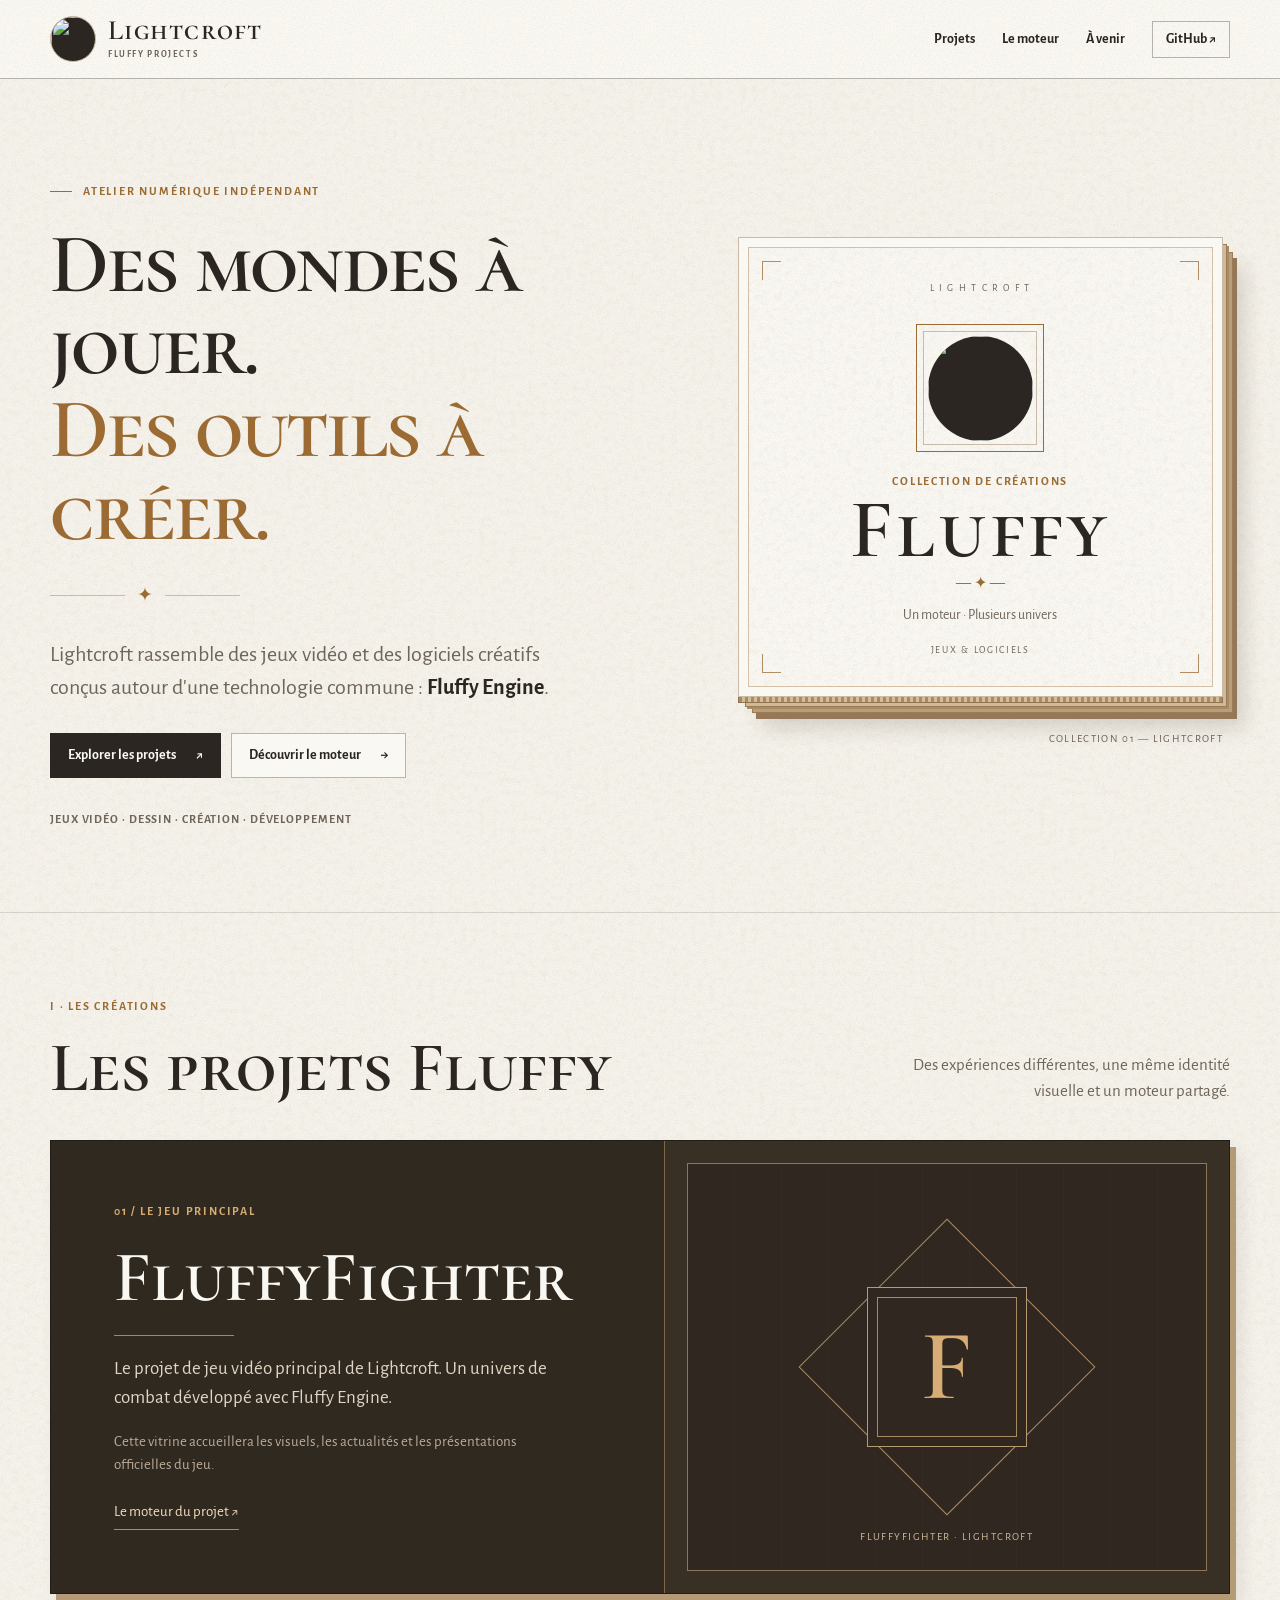
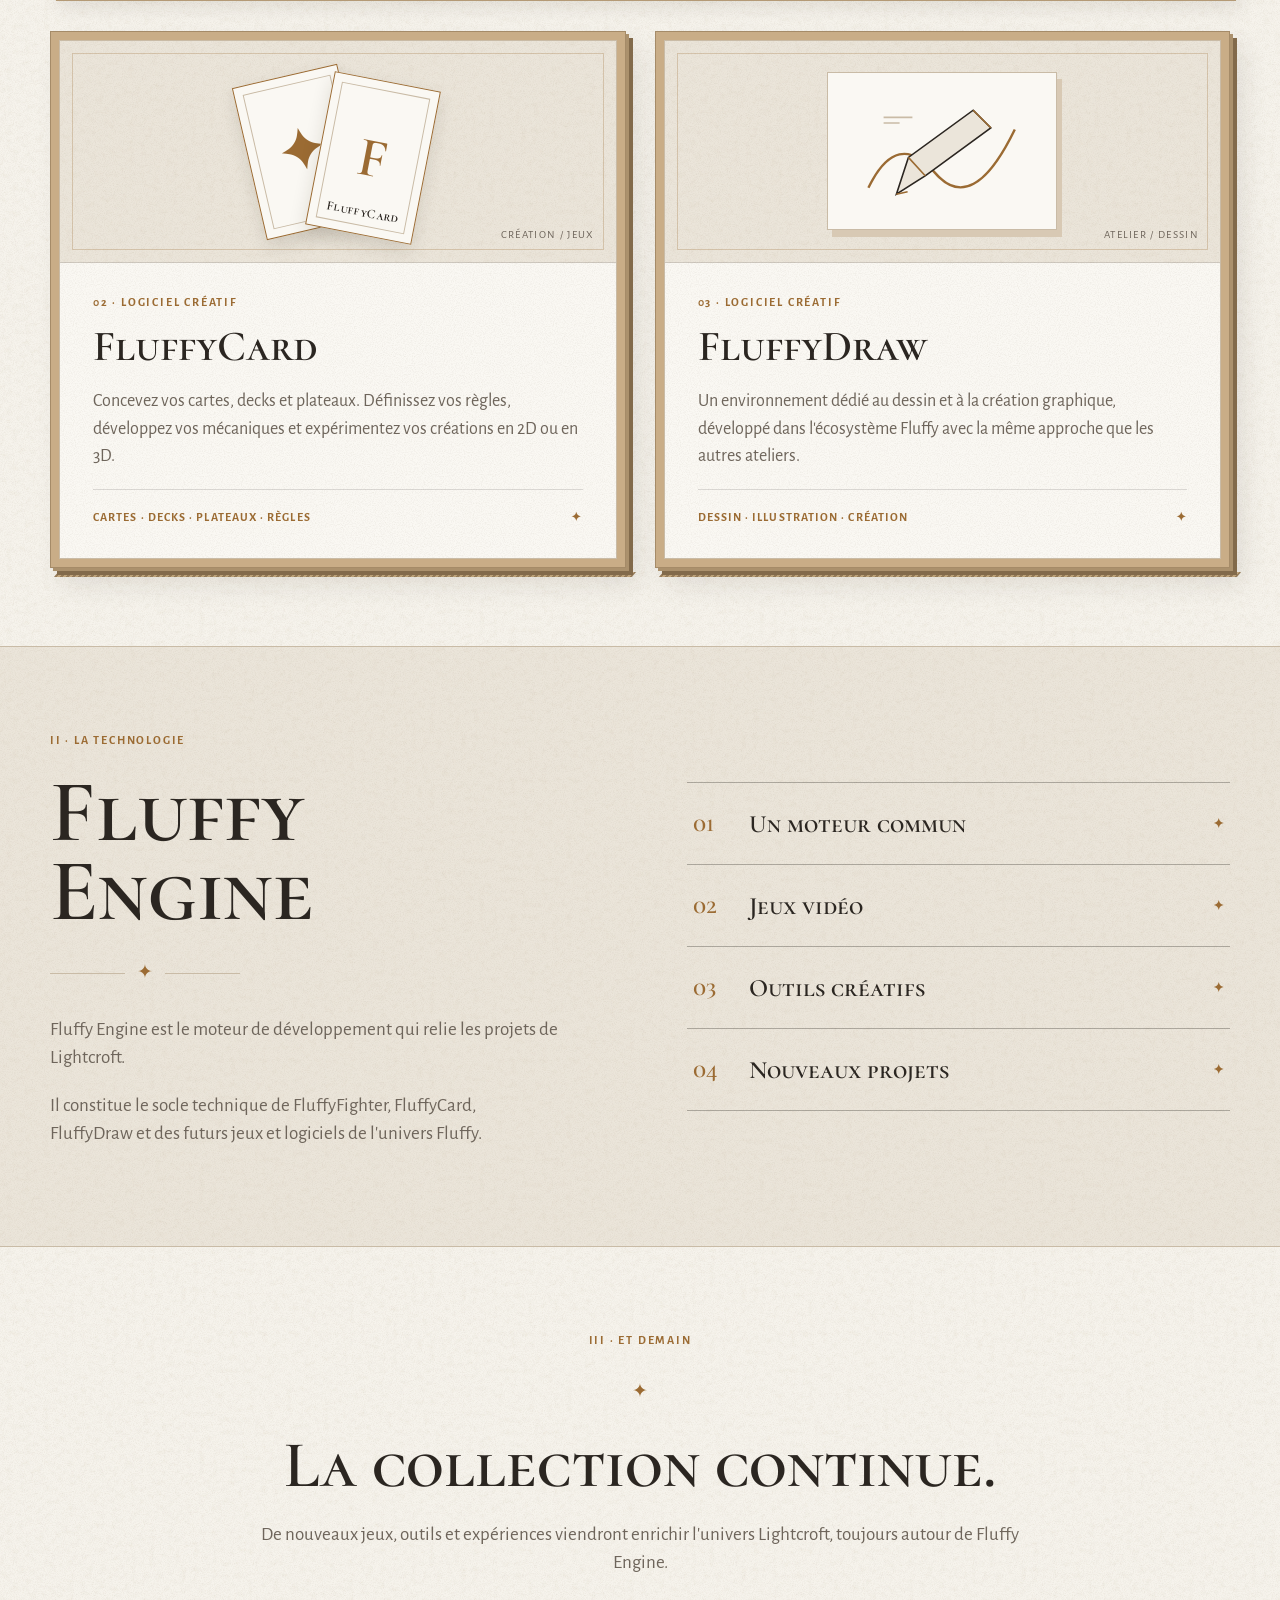
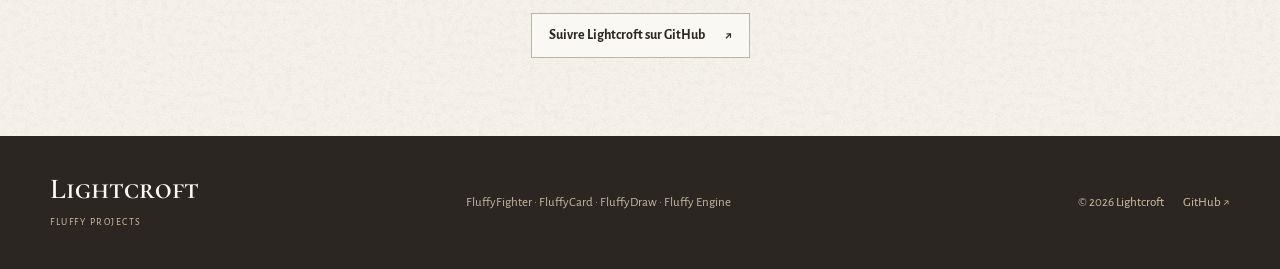
==== index.html @ d413cc59 "Build Lightcroft Fluffy portfolio with authentic paper-and-cardboard styling" ====
<!doctype html>
<html lang="fr">
<head>
  <meta charset="utf-8">
  <meta name="viewport" content="width=device-width, initial-scale=1">
  <meta name="theme-color" content="#f6f3ec">
  <meta name="description" content="Lightcroft — FluffyFighter, FluffyCard, FluffyDraw et Fluffy Engine. Jeux et outils de création développés au sein d'un même univers.">
  <meta property="og:type" content="website">
  <meta property="og:title" content="Lightcroft — Les projets Fluffy">
  <meta property="og:description" content="FluffyFighter, FluffyCard, FluffyDraw et Fluffy Engine — jeux, création et technologie.">
  <title>Lightcroft — Les projets Fluffy</title>
  <link rel="icon" href="https://avatars.githubusercontent.com/u/167653028?v=4">
  <link rel="preconnect" href="https://fonts.googleapis.com">
  <link rel="preconnect" href="https://fonts.gstatic.com" crossorigin>
  <link href="https://fonts.googleapis.com/css2?family=Alegreya+Sans:wght@400;500;600;700&family=Cormorant+SC:wght@400;500;600;700&display=swap" rel="stylesheet">
  <link rel="stylesheet" href="assets/site.css">
</head>
<body>
  <a href="#contenu" class="skip-link">Aller au contenu</a>
  <header class="site-header">
    <div class="header-inner wrap">
      <a class="brand" href="#accueil" aria-label="Lightcroft — Accueil">
        <img src="https://avatars.githubusercontent.com/u/167653028?v=4" width="46" height="46" alt="" class="brand-seal">
        <span class="brand-copy"><strong>Lightcroft</strong><small>Fluffy Projects</small></span>
      </a>
      <nav aria-label="Navigation principale" class="nav">
        <a href="#projets">Projets</a>
        <a href="#engine">Le moteur</a>
        <a href="#avenir">À venir</a>
        <a href="https://github.com/0Lightcroft" target="_blank" rel="noopener noreferrer" class="nav-link-out">GitHub <span aria-hidden="true">↗</span></a>
      </nav>
    </div>
  </header>

  <main id="contenu">
    <section class="hero wrap" id="accueil" aria-labelledby="titre-site">
      <div class="hero-copy">
        <span class="overline"><span class="overline-rule"></span> Atelier numérique indépendant</span>
        <h1 id="titre-site">Des mondes à jouer.<br><em>Des outils à créer.</em></h1>
        <div class="divider-ornament" aria-hidden="true"><span>✦</span></div>
        <p class="hero-lead">Lightcroft rassemble des jeux vidéo et des logiciels créatifs conçus autour d'une technologie commune : <strong>Fluffy Engine</strong>.</p>
        <div class="hero-actions">
          <a class="action action-ink" href="#projets">Explorer les projets <span aria-hidden="true">↗</span></a>
          <a class="action action-paper" href="#engine">Découvrir le moteur <span aria-hidden="true">→</span></a>
        </div>
        <p class="hero-side-note">Jeux vidéo <span aria-hidden="true">·</span> Dessin <span aria-hidden="true">·</span> Création <span aria-hidden="true">·</span> Développement</p>
      </div>
      <div class="hero-art" aria-label="Composition typographique de Lightcroft imprimée sur une plaque de carton">
        <div class="board-stack">
          <div class="board-edge"></div>
          <div class="board-face frame">
            <span class="corner corner-tl" aria-hidden="true"></span><span class="corner corner-tr" aria-hidden="true"></span>
            <span class="corner corner-bl" aria-hidden="true"></span><span class="corner corner-br" aria-hidden="true"></span>
            <small class="plate-top">L I G H T C R O F T</small>
            <div class="crest"><img src="https://avatars.githubusercontent.com/u/167653028?v=4" alt="" width="105" height="105"></div>
            <p class="plate-label">Collection de créations</p>
            <strong class="plate-title">Fluffy</strong>
            <div class="plate-ornament" aria-hidden="true">— ✦ —</div>
            <p class="plate-sub">Un moteur · Plusieurs univers</p>
            <small class="plate-bottom">Jeux &amp; logiciels</small>
          </div>
        </div>
        <span class="art-corner-label">Collection 01 — Lightcroft</span>
      </div>
    </section>

    <section id="projets" class="section section-projects" aria-labelledby="titre-projets">
      <div class="wrap">
        <div class="section-heading">
          <div><span class="chapter">I · Les créations</span><h2 id="titre-projets">Les projets Fluffy</h2></div>
          <p>Des expériences différentes, une même identité visuelle et un moteur partagé.</p>
        </div>
        <article class="feature-project" id="fluffyfighter" aria-labelledby="titre-fighter">
          <div class="feature-copy">
            <span class="overline muted-gold">01 / Le jeu principal</span>
            <h3 id="titre-fighter">FluffyFighter</h3>
            <div class="fine-rule fine-rule-light"></div>
            <p>Le projet de jeu vidéo principal de Lightcroft. Un univers de combat développé avec Fluffy Engine.</p>
            <p class="feature-aside">Cette vitrine accueillera les visuels, les actualités et les présentations officielles du jeu.</p>
            <a href="#engine" class="feature-link">Le moteur du projet <span aria-hidden="true">↗</span></a>
          </div>
          <div class="feature-art" aria-label="Emblème typographique de FluffyFighter">
            <div class="feature-cutout">
              <span class="feature-geometric" aria-hidden="true"></span>
              <span class="feature-initial">F</span>
              <span class="feature-art-bottom">FluffyFighter · Lightcroft</span>
            </div>
          </div>
        </article>

        <div class="projects-grid">
          <article class="project-stock" id="fluffycard" aria-labelledby="titre-card">
            <div class="stock-face">
              <div class="project-art art-cards" aria-hidden="true">
                <div class="deck-card card-back"><span>✦</span></div>
                <div class="deck-card card-front"><span>F</span><small>FluffyCard</small></div>
                <span class="art-side-label">Création / Jeux</span>
              </div>
              <div class="project-body">
                <span class="chapter">02 · Logiciel créatif</span>
                <h3 id="titre-card">FluffyCard</h3>
                <p>Concevez vos cartes, decks et plateaux. Définissez vos règles, développez vos mécaniques et expérimentez vos créations en 2D ou en 3D.</p>
                <div class="project-footer"><span>Cartes · Decks · Plateaux · Règles</span><span aria-hidden="true">✦</span></div>
              </div>
            </div>
          </article>

          <article class="project-stock" id="fluffydraw" aria-labelledby="titre-draw">
            <div class="stock-face">
              <div class="project-art art-draw" aria-hidden="true">
                <div class="drawing-sheet">
                  <svg viewBox="0 0 240 160" role="presentation" focusable="false">
                    <path d="M28 126 Q64 52 111 107 T211 53" fill="none" stroke="#9b6b33" stroke-width="3"/>
                    <path d="M63 134 L78 88 L159 29 L181 51 L99 111 Z" fill="#ebe5da" stroke="#2b2621" stroke-width="2"/>
                    <path d="M78 88 L99 111 M159 29 L181 51 M63 134 L77 131" fill="none" stroke="#9b6b33" stroke-width="2"/>
                    <path d="M47 38 H83 M47 45 H67" stroke="#c9bba6" stroke-width="2"/>
                  </svg>
                </div>
                <span class="art-side-label">Atelier / Dessin</span>
              </div>
              <div class="project-body">
                <span class="chapter">03 · Logiciel créatif</span>
                <h3 id="titre-draw">FluffyDraw</h3>
                <p>Un environnement dédié au dessin et à la création graphique, développé dans l'écosystème Fluffy avec la même approche que les autres ateliers.</p>
                <div class="project-footer"><span>Dessin · Illustration · Création</span><span aria-hidden="true">✦</span></div>
              </div>
            </div>
          </article>
        </div>
      </div>
    </section>

    <section id="engine" class="section engine-section" aria-labelledby="titre-engine">
      <div class="wrap engine-grid">
        <div class="engine-copy">
          <span class="chapter">II · La technologie</span>
          <h2 id="titre-engine">Fluffy<br>Engine</h2>
          <div class="divider-ornament" aria-hidden="true"><span>✦</span></div>
          <p>Fluffy Engine est le moteur de développement qui relie les projets de Lightcroft.</p>
          <p>Il constitue le socle technique de FluffyFighter, FluffyCard, FluffyDraw et des futurs jeux et logiciels de l'univers Fluffy.</p>
        </div>
        <div class="engine-ledger" aria-label="Écosystème Fluffy Engine">
          <div><span class="ledger-num">01</span><strong>Un moteur commun</strong><span class="ledger-symbol" aria-hidden="true">✦</span></div>
          <div><span class="ledger-num">02</span><strong>Jeux vidéo</strong><span class="ledger-symbol" aria-hidden="true">✦</span></div>
          <div><span class="ledger-num">03</span><strong>Outils créatifs</strong><span class="ledger-symbol" aria-hidden="true">✦</span></div>
          <div><span class="ledger-num">04</span><strong>Nouveaux projets</strong><span class="ledger-symbol" aria-hidden="true">✦</span></div>
        </div>
      </div>
    </section>

    <section class="section future-section" id="avenir" aria-labelledby="titre-avenir">
      <div class="wrap future-inner">
        <span class="chapter">III · Et demain</span>
        <div class="center-ornament" aria-hidden="true">✦</div>
        <h2 id="titre-avenir">La collection continue.</h2>
        <p>De nouveaux jeux, outils et expériences viendront enrichir l'univers Lightcroft, toujours autour de Fluffy Engine.</p>
        <a class="action action-paper" href="https://github.com/0Lightcroft" target="_blank" rel="noopener noreferrer">Suivre Lightcroft sur GitHub <span aria-hidden="true">↗</span></a>
      </div>
    </section>
  </main>

  <footer class="site-footer">
    <div class="wrap footer-grid">
      <div class="footer-brand"><strong>Lightcroft</strong><small>Fluffy Projects</small></div>
      <p>FluffyFighter · FluffyCard · FluffyDraw · Fluffy Engine</p>
      <div class="footer-end"><span>© <time datetime="2026">2026</time> Lightcroft</span><a href="https://github.com/0Lightcroft" target="_blank" rel="noopener noreferrer">GitHub ↗</a></div>
    </div>
  </footer>
</body>
</html>
---- assets/site.css ----
/* Lightcroft — FluffyCard visual language
   Source of palette and typography: user-provided cardcraft.css,
   tycreator-tokens.css, cardcraft-fonts.css, fluffy-loading.css.
   No copied application layout, only a static public showcase. */

:root {
  --craft-paper:#f6f3ec;
  --craft-paper-hi:#faf8f3;
  --craft-paper-deep:#ebe5da;
  --craft-ink:#2b2621;
  --craft-muted:#6e655b;
  --craft-bronze:#9b6b33;
  --craft-bronze-soft:rgba(155,107,51,.12);
  --craft-line:rgba(43,38,33,.15);
  --craft-line-strong:rgba(43,38,33,.32);
  --craft-edge:#c9bba6;
  --craft-shade:rgba(43,30,15,.22);
  --font-ui:"Alegreya Sans","Gill Sans","Segoe UI",sans-serif;
  --font-display:"Cormorant SC","Cormorant Garamond",Garamond,serif;
  --craft-grain:url("data:image/svg+xml,%3Csvg xmlns='http://www.w3.org/2000/svg' width='240' height='240'%3E%3Cfilter id='g'%3E%3CfeTurbulence type='fractalNoise' baseFrequency='.9' numOctaves='3' stitchTiles='stitch'/%3E%3CfeColorMatrix values='0 0 0 0 .32 0 0 0 0 .26 0 0 0 0 .18 1.2 0 0 0 -.5'/%3E%3C/filter%3E%3Crect width='100%25' height='100%25' filter='url(%23g)' opacity='.2'/%3E%3C/svg%3E");
  --craft-speck:url("data:image/svg+xml,%3Csvg xmlns='http://www.w3.org/2000/svg' width='280' height='280'%3E%3Cfilter id='s'%3E%3CfeTurbulence type='fractalNoise' baseFrequency='.16' numOctaves='3' seed='11' stitchTiles='stitch'/%3E%3CfeColorMatrix values='0 0 0 0 .5 0 0 0 0 .4 0 0 0 0 .27 1.3 0 0 0 -.62'/%3E%3C/filter%3E%3Crect width='100%25' height='100%25' filter='url(%23s)' opacity='.16'/%3E%3C/svg%3E");
}
* {box-sizing:border-box}
html {scroll-behavior:smooth}
body {margin:0;color:var(--craft-ink);background:var(--craft-grain),var(--craft-speck),var(--craft-paper);font:400 19px/1.5 var(--font-ui);text-rendering:optimizeLegibility}
::selection {background:rgba(155,107,51,.26);color:var(--craft-ink)}
a {color:inherit;text-decoration:none}
a:focus-visible {outline:2px solid var(--craft-bronze);outline-offset:4px}
img,svg {max-width:100%;display:block}
h1,h2,h3,p {margin-top:0}
.wrap {width:min(1180px,calc(100% - 52px));margin-inline:auto}
.skip-link {position:absolute;top:-100px;left:20px;z-index:999;padding:10px 18px;background:var(--craft-ink);color:var(--craft-paper)}
.skip-link:focus {top:10px}
.site-header {z-index:50;position:sticky;top:0;border-bottom:1px solid var(--craft-line-strong);background:var(--craft-grain),rgba(250,248,243,.96);backdrop-filter:blur(8px)}
.header-inner {min-height:78px;display:flex;gap:24px;align-items:center;justify-content:space-between}
.brand {display:flex;align-items:center;gap:12px;min-width:0}
.brand-seal {border:1px solid var(--craft-edge);border-radius:50%;background:var(--craft-ink);object-fit:cover}
.brand-copy {display:flex;flex-direction:column}
.brand-copy strong {font:600 28px/1 var(--font-display);letter-spacing:.045em}
.brand-copy small {margin-top:4px;color:var(--craft-muted);font-size:9px;font-weight:700;letter-spacing:.18em;text-transform:uppercase}
.nav {display:flex;align-items:center;gap:27px;flex-wrap:wrap}
.nav a {font-weight:700;font-size:14px;transition:color .15s}
.nav a:hover {color:var(--craft-bronze)}
.nav-link-out {border:1px solid var(--craft-line-strong);padding:7px 13px}
.nav-link-out:hover {background:var(--craft-bronze-soft)}
.hero {min-height:640px;display:grid;grid-template-columns:minmax(0,1.08fr) minmax(0,.92fr);align-items:center;gap:8%;padding-block:94px 84px}
.overline,.chapter {display:inline-flex;align-items:center;gap:11px;color:var(--craft-bronze);font:700 12px/1.3 var(--font-ui);letter-spacing:.15em;text-transform:uppercase}
.overline-rule {display:inline-block;width:22px;height:1px;background:var(--craft-bronze)}
.hero h1 {font:600 clamp(53px,6.6vw,96px)/.98 var(--font-display);letter-spacing:-.025em;margin:21px 0 22px}
.hero h1 em {color:var(--craft-bronze);font-style:normal}
.divider-ornament {display:flex;align-items:center;gap:12px;max-width:190px;margin:28px 0;color:var(--craft-bronze)}
.divider-ornament::before,.divider-ornament::after {content:"";height:1px;background:var(--craft-edge);flex:1}
.hero-lead {color:var(--craft-muted);font-size:22px;max-width:540px}
.hero-lead strong {color:var(--craft-ink);font-weight:600}
.hero-actions {display:flex;flex-wrap:wrap;gap:10px;margin:29px 0 32px}
.action {min-height:45px;display:inline-flex;align-items:center;justify-content:space-between;gap:20px;padding:9px 17px;border:1px solid var(--craft-line-strong);font-size:14px;font-weight:700;transition:background .15s,transform .15s}
.action:hover {transform:translateY(-1px)}
.action-ink {background:var(--craft-ink);color:var(--craft-paper-hi);border-color:var(--craft-ink)}
.action-ink:hover {background:#463a30}
.action-paper {background:var(--craft-paper-hi)}
.action-paper:hover {background:var(--craft-paper-deep)}
.hero-side-note {margin:0;font-size:12px;font-weight:700;letter-spacing:.075em;text-transform:uppercase;color:var(--craft-muted)}
.hero-art {position:relative;padding:0 7px 16px}
.board-stack {position:relative;width:100%;min-height:466px;isolation:isolate}
.board-stack::before,.board-stack::after {content:"";position:absolute;border:1px solid #9a7d58;background:#bb9e78}
.board-stack::before {inset:15px -10px -10px 14px;box-shadow:4px 6px 0 #947857,11px 15px 20px rgba(43,30,15,.16);z-index:-3}
.board-stack::after {inset:7px -4px -4px 7px;background:#d2b996;z-index:-2;box-shadow:2px 2px 0 #a88c65}
.board-edge {position:absolute;inset:0;background:repeating-linear-gradient(90deg,#a88b64 0 3px,#d5bd97 3px 6px);border:1px solid #907554;z-index:-1}
.board-face {position:relative;min-height:460px;display:flex;align-items:center;justify-content:center;flex-direction:column;text-align:center;padding:38px 26px;background:var(--craft-grain),var(--craft-speck),var(--craft-paper-hi);border:1px solid var(--craft-edge);box-shadow:inset 0 0 0 9px var(--craft-paper-hi),inset 0 0 0 10px rgba(155,107,51,.38)}
.corner {position:absolute;width:19px;height:19px;border:0 solid var(--craft-bronze);opacity:.75}
.corner-tl {left:23px;top:23px;border-left-width:1px;border-top-width:1px}
.corner-tr {right:23px;top:23px;border-right-width:1px;border-top-width:1px}
.corner-bl {left:23px;bottom:23px;border-left-width:1px;border-bottom-width:1px}
.corner-br {right:23px;bottom:23px;border-right-width:1px;border-bottom-width:1px}
.plate-top,.plate-bottom {position:absolute;font-size:10px;letter-spacing:.17em;color:var(--craft-muted);text-transform:uppercase}
.plate-top {top:43px}
.plate-bottom {bottom:38px}
.crest {width:128px;height:128px;padding:9px;display:grid;place-items:center;border:1px solid var(--craft-bronze);outline:1px solid var(--craft-edge);outline-offset:-8px;margin:26px 0 22px}
.crest img {border-radius:50%;width:105px;height:105px;background:var(--craft-ink)}
.plate-label {color:var(--craft-bronze);font:700 12px var(--font-ui);letter-spacing:.14em;text-transform:uppercase;margin:0}
.plate-title {font:600 clamp(63px,6.5vw,84px)/1 var(--font-display);letter-spacing:.04em}
.plate-ornament {color:var(--craft-bronze);font-size:16px}
.plate-sub {color:var(--craft-muted);font-size:14px;margin:10px 0}
.art-corner-label {display:block;margin-top:28px;text-align:right;color:var(--craft-muted);font-size:11px;text-transform:uppercase;letter-spacing:.12em}
.section {padding-block:78px;scroll-margin-top:90px}
.section-projects {border-top:1px solid var(--craft-line)}
.section-heading {display:flex;justify-content:space-between;align-items:end;gap:35px;margin-bottom:37px}
.section-heading h2 {font:600 clamp(45px,5.5vw,72px)/1 var(--font-display);margin:13px 0 0}
.section-heading p {max-width:320px;color:var(--craft-muted);font-size:17px;margin-bottom:0;text-align:right}
.feature-project {display:grid;grid-template-columns:1.04fr .96fr;background:#302920;color:var(--craft-paper-hi);border:1px solid #211d18;box-shadow:6px 7px 0 #b49a76,10px 13px 18px rgba(43,30,15,.1)}
.feature-copy {padding:clamp(28px,5vw,63px);display:flex;flex-direction:column;align-items:start;justify-content:center}
.muted-gold {color:#d7ad75}
.feature-copy h3 {font:600 clamp(48px,5.6vw,76px)/1 var(--font-display);margin:22px 0}
.fine-rule {height:1px;width:120px;background:var(--craft-line-strong);margin-bottom:19px}
.fine-rule-light {background:#9f886b}
.feature-copy p {max-width:440px;font-size:19px;color:#e1d4c3}
.feature-aside {font-size:15px!important;color:#bcac99!important}
.feature-link {font-size:15px;margin-top:10px;padding-bottom:5px;border-bottom:1px solid #a88b64;color:#f3dfc0}
.feature-link:hover {color:#fff}
.feature-art {position:relative;min-height:410px;padding:22px;background:#393025;border-left:1px solid #80684b}
.feature-cutout {height:100%;min-height:360px;position:relative;display:grid;place-items:center;border:1px solid #8e7759;background:repeating-linear-gradient(90deg,transparent 0 46px,rgba(215,173,117,.04) 47px),#302820}
.feature-geometric {position:absolute;width:210px;height:210px;border:1px solid #ac8c63;transform:rotate(45deg)}
.feature-initial {position:relative;z-index:1;display:grid;place-items:center;width:160px;height:160px;background:#302820;color:#d7ad75;font:600 100px var(--font-display);border:1px solid #b69a71;outline:1px solid #a98a60;outline-offset:-11px}
.feature-art-bottom {position:absolute;bottom:24px;color:#ccb698;font-size:11px;letter-spacing:.13em;text-transform:uppercase}
.projects-grid {display:grid;grid-template-columns:repeat(2,minmax(0,1fr));gap:29px;margin-top:37px}
.project-stock {position:relative;min-width:0;background:#c9ad87;border:1px solid #a58b68;box-shadow:3px 3px 0 #ab916d,7px 7px 0 #826a4b,12px 16px 25px rgba(43,30,15,.1);transition:transform .18s}
.project-stock::after {content:"";position:absolute;z-index:-1;bottom:-10px;left:5px;right:-9px;height:5px;background:repeating-linear-gradient(90deg,#9c815e 0 3px,#c8ac82 3px 6px);transform:skewX(-40deg)}
.project-stock:hover {transform:translateY(-3px)}
.stock-face {background:var(--craft-grain),var(--craft-paper-hi);margin:8px;display:flex;flex-direction:column;min-height:470px;border:1px solid var(--craft-edge)}
.project-art {position:relative;min-height:222px;display:grid;place-items:center;overflow:hidden;border-bottom:1px solid var(--craft-line);background:var(--craft-grain),var(--craft-speck),var(--craft-paper-deep)}
.project-art::after {content:"";position:absolute;inset:12px;pointer-events:none;border:1px solid rgba(155,107,51,.28)}
.art-side-label {position:absolute;bottom:18px;right:21px;color:var(--craft-muted);font-size:11px;letter-spacing:.12em;text-transform:uppercase}
.deck-card {position:absolute;width:108px;height:156px;background:var(--craft-paper-hi);border:1px solid var(--craft-bronze);box-shadow:0 8px 18px rgba(43,30,15,.12)}
.deck-card::before {content:"";position:absolute;inset:8px;border:1px solid var(--craft-edge)}
.deck-card span {position:absolute;inset:0;display:grid;place-items:center;color:var(--craft-bronze);font:600 56px var(--font-display)}
.deck-card small {position:absolute;bottom:14px;left:0;right:0;text-align:center;font:600 13px var(--font-display);letter-spacing:.04em}
.card-back {transform:translate(-36px,1px) rotate(-13deg)}
.card-front {transform:translate(35px,7px) rotate(11deg)}
.drawing-sheet {width:230px;height:158px;display:grid;place-items:center;padding:14px;border:1px solid var(--craft-edge);background:var(--craft-paper-hi);box-shadow:5px 7px 0 #d8c9b4}
.drawing-sheet svg {width:100%;height:100%}
.project-body {padding:32px 33px;display:flex;flex-direction:column;flex:1}
.project-body h3 {font:600 43px/1.1 var(--font-display);margin:13px 0 17px}
.project-body p {font-size:18px;color:var(--craft-muted);line-height:1.55}
.project-footer {margin-top:auto;border-top:1px solid var(--craft-line);padding-top:18px;display:flex;gap:12px;justify-content:space-between;color:var(--craft-bronze);font-size:12px;font-weight:700;text-transform:uppercase;letter-spacing:.09em}
.engine-section {background:var(--craft-grain),var(--craft-speck),var(--craft-paper-deep);border-top:1px solid var(--craft-edge);border-bottom:1px solid var(--craft-edge)}
.engine-grid {display:grid;grid-template-columns:1fr 1fr;gap:8%;align-items:center}
.engine-copy h2 {font:600 clamp(60px,7vw,88px)/.9 var(--font-display);margin:19px 0}
.engine-copy p {max-width:510px;font-size:19px;color:var(--craft-muted)}
.engine-ledger {border-top:1px solid var(--craft-line-strong)}
.engine-ledger > div {display:grid;grid-template-columns:44px 1fr 22px;align-items:center;gap:12px;min-height:82px;padding:16px 6px;border-bottom:1px solid var(--craft-line-strong)}
.ledger-num,.ledger-symbol {color:var(--craft-bronze);font:600 24px var(--font-display)}
.engine-ledger strong {font:600 25px var(--font-display)}
.ledger-symbol {text-align:right;font-size:13px}
.future-inner {max-width:760px;text-align:center}
.future-inner h2 {font:600 clamp(45px,6vw,66px)/1 var(--font-display);margin:18px 0 23px}
.future-inner p {font-size:19px;color:var(--craft-muted)}
.future-inner .action {margin-top:16px}
.center-ornament {margin:25px auto;color:var(--craft-bronze)}
.site-footer {padding:35px 0;background:var(--craft-ink);color:var(--craft-paper-hi)}
.footer-grid {display:grid;grid-template-columns:1fr 1.5fr auto;gap:22px;align-items:center}
.footer-brand strong {display:block;font:600 29px var(--font-display)}
.footer-brand small {font-size:10px;letter-spacing:.15em;color:#d0bda3;text-transform:uppercase}
.footer-grid p {margin:0;color:#c6b7a3;font-size:13px}
.footer-end {display:flex;gap:19px;align-items:center;flex-wrap:wrap;font-size:13px;color:#d5c1a5}
.footer-end a:hover {text-decoration:underline}
@media(max-width:900px){
  .hero {grid-template-columns:1fr 1fr;gap:5%;min-height:0}
  .hero-art .board-stack {min-height:390px}
  .board-face {min-height:387px}
  .section-heading p {max-width:230px}
  .engine-grid {gap:5%}
}
@media(max-width:740px){
  .wrap {width:min(100% - 34px,1180px)}
  .header-inner {flex-wrap:wrap;padding-block:14px;gap:13px}
  .nav {width:100%;justify-content:space-between;gap:10px}
  .nav a {font-size:13px}
  .hero {grid-template-columns:1fr;padding-block:60px 65px}
  .hero-art {max-width:510px;width:100%;margin:20px auto 0}
  .hero h1 {font-size:clamp(54px,11vw,75px)}
  .hero-lead {font-size:20px}
  .section {padding-block:59px}
  .section-heading {display:block}
  .section-heading p {text-align:left;max-width:570px;margin-top:15px}
  .feature-project {grid-template-columns:1fr}
  .feature-art {min-height:300px;border-left:0;border-top:1px solid #80684b}
  .feature-cutout {min-height:255px}
  .projects-grid,.engine-grid {grid-template-columns:1fr}
  .engine-grid {gap:30px}
  .footer-grid {grid-template-columns:1fr;gap:14px}
}
@media(max-width:460px){
  .hero h1 {font-size:clamp(49px,12vw,62px)}
  .hero-side-note {font-size:10px}
  .nav {gap:9px}
  .nav-link-out {padding:5px 7px}
  .board-face {min-height:366px}
  .board-stack {min-height:372px}
  .feature-copy {padding:29px}
  .feature-copy h3 {font-size:53px}
  .project-body {padding:23px}
  .project-footer {font-size:10px}
}
@media(prefers-reduced-motion:reduce) {
  html {scroll-behavior:auto}
  *,*::before,*::after {transition:none!important;animation:none!important}
}
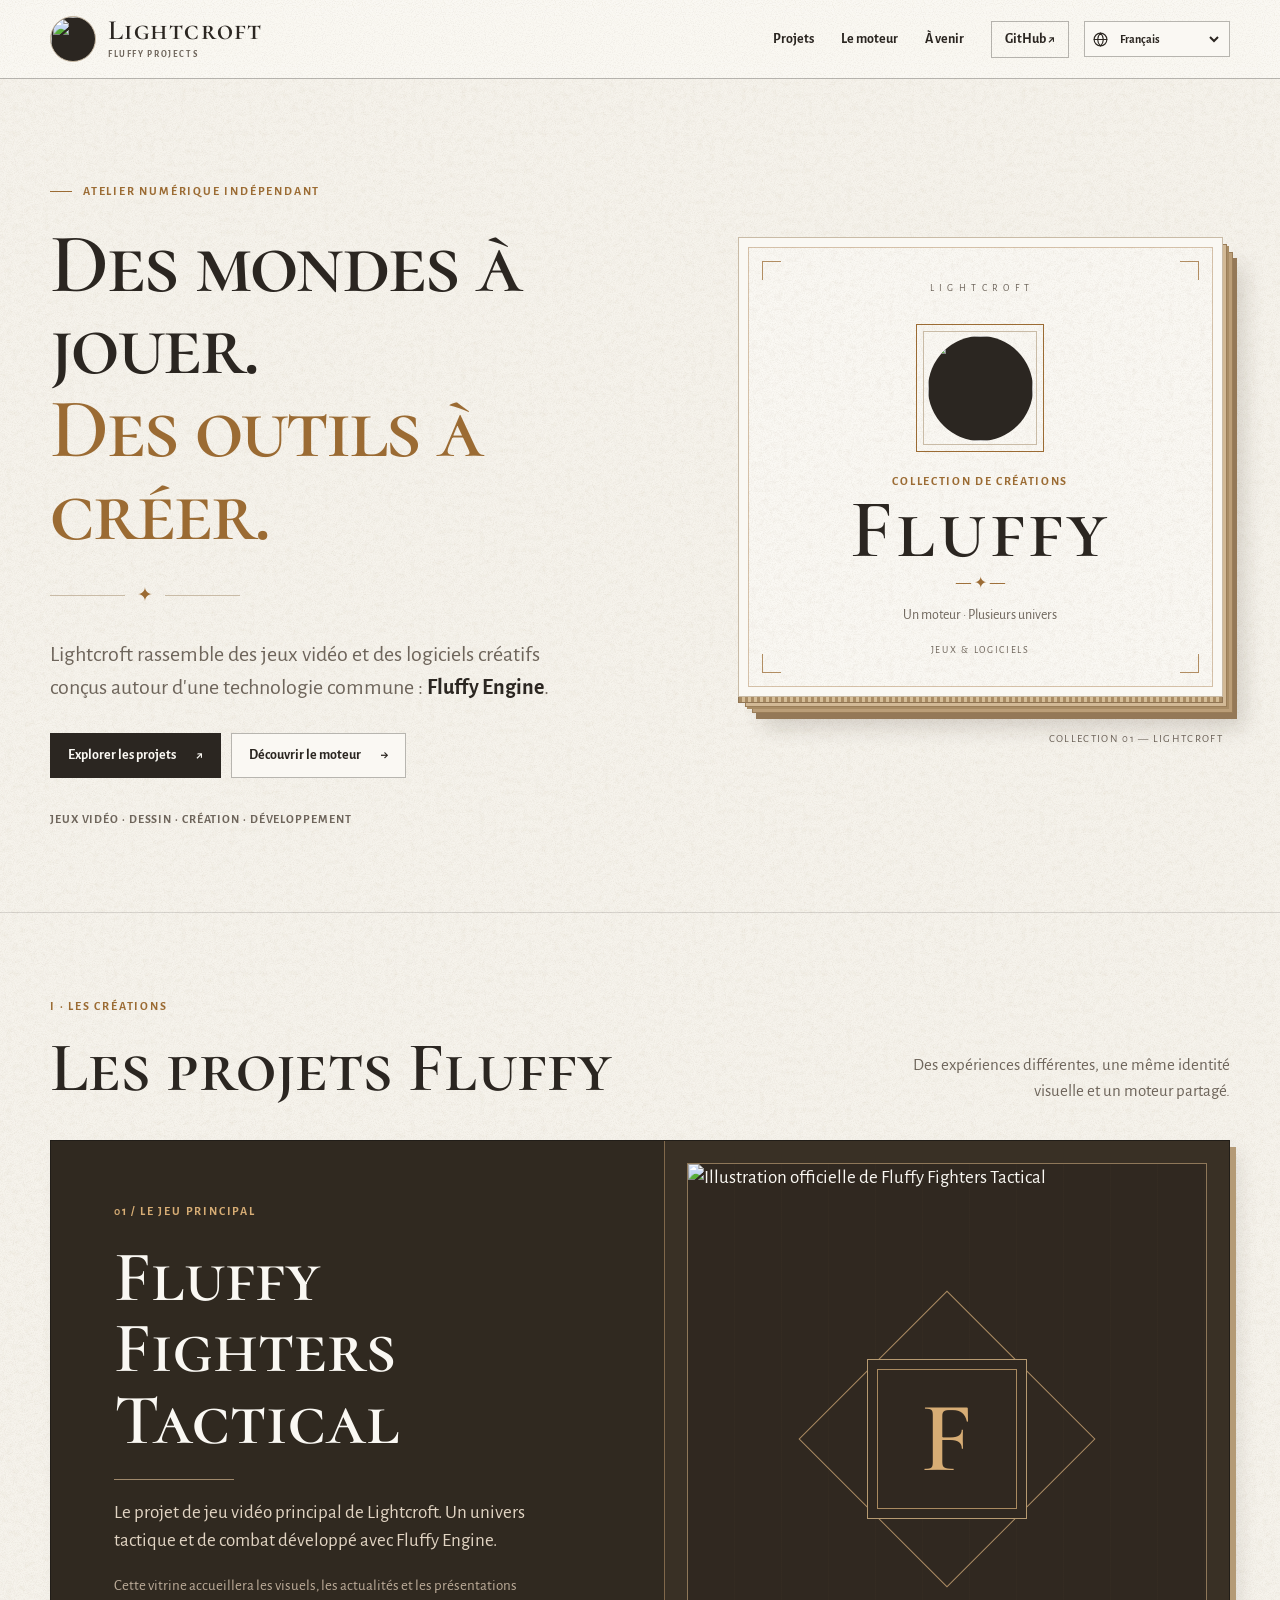
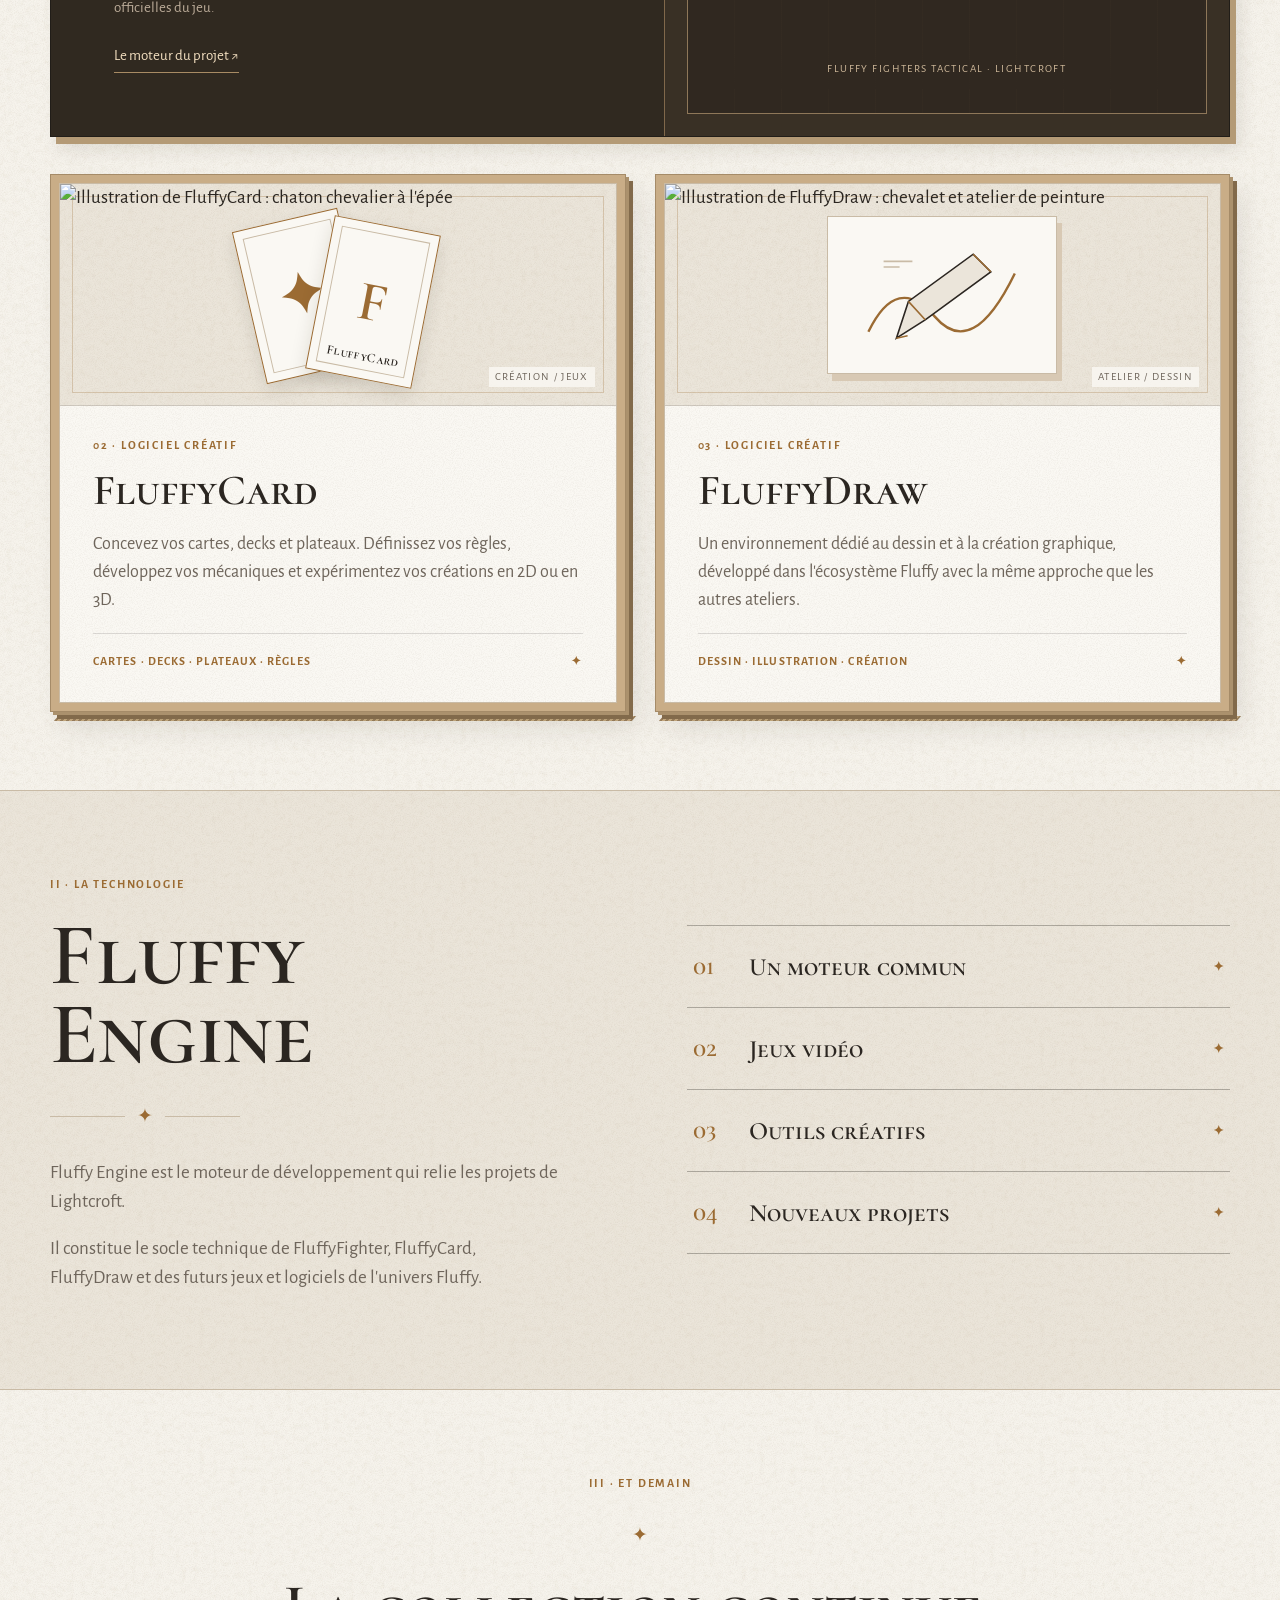
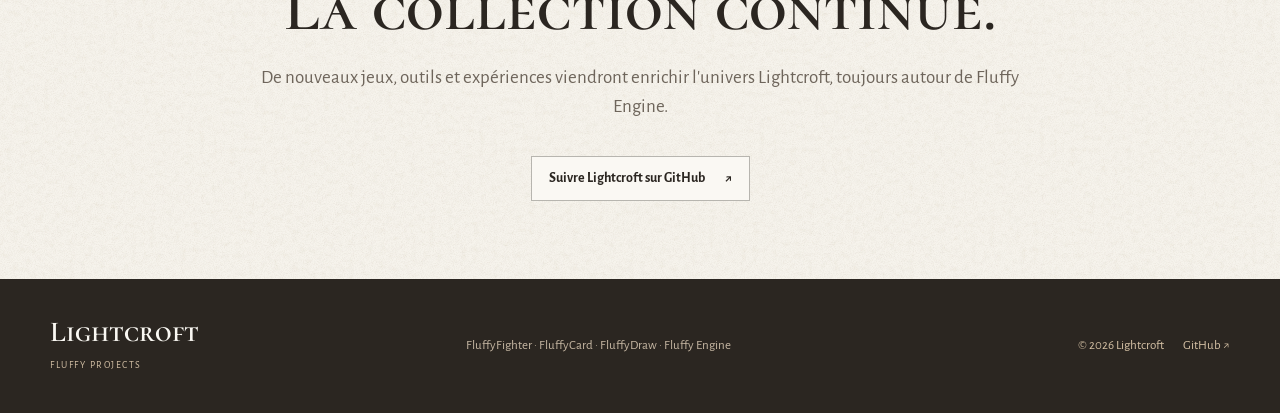
==== commit abdbc5fb: "Add multilingual chooser and preserve-size artwork slots for Fluffy projects" ====
--- a/index.html
+++ b/index.html
@@ -4,7 +4,7 @@
   <meta charset="utf-8">
   <meta name="viewport" content="width=device-width, initial-scale=1">
   <meta name="theme-color" content="#f6f3ec">
-  <meta name="description" content="Lightcroft — FluffyFighter, FluffyCard, FluffyDraw et Fluffy Engine. Jeux et outils de création développés au sein d'un même univers.">
+  <meta name="description" content="Lightcroft — Fluffy Fighters Tactical, FluffyCard, FluffyDraw et Fluffy Engine. Jeux et outils de création développés au sein d'un même univers.">
   <meta property="og:type" content="website">
   <meta property="og:title" content="Lightcroft — Les projets Fluffy">
   <meta property="og:description" content="FluffyFighter, FluffyCard, FluffyDraw et Fluffy Engine — jeux, création et technologie.">
@@ -23,12 +23,120 @@
         <img src="https://avatars.githubusercontent.com/u/167653028?v=4" width="46" height="46" alt="" class="brand-seal">
         <span class="brand-copy"><strong>Lightcroft</strong><small>Fluffy Projects</small></span>
       </a>
+      <div class="header-controls">
       <nav aria-label="Navigation principale" class="nav">
         <a href="#projets">Projets</a>
         <a href="#engine">Le moteur</a>
         <a href="#avenir">À venir</a>
         <a href="https://github.com/0Lightcroft" target="_blank" rel="noopener noreferrer" class="nav-link-out">GitHub <span aria-hidden="true">↗</span></a>
       </nav>
+        <div class="language-picker">
+          <label for="language-select" class="visually-hidden">Choisir une langue</label>
+          <svg aria-hidden="true" width="17" height="17" viewBox="0 0 24 24" fill="none" stroke="currentColor" stroke-width="1.6" stroke-linecap="round"><circle cx="12" cy="12" r="9"/><path d="M3 12h18M12 3c3 3 4 6 4 9s-1 6-4 9c-3-3-4-6-4-9s1-6 4-9z"/></svg>
+          <select id="language-select" aria-label="Langue du site">
+          <option value="af">Afrikaans</option>
+          <option value="sq">Shqip</option>
+          <option value="am">አማርኛ</option>
+          <option value="ar">العربية</option>
+          <option value="hy">Հայերեն</option>
+          <option value="az">Azərbaycanca</option>
+          <option value="eu">Euskara</option>
+          <option value="be">Беларуская</option>
+          <option value="bn">বাংলা</option>
+          <option value="bs">Bosanski</option>
+          <option value="bg">Български</option>
+          <option value="ca">Català</option>
+          <option value="ceb">Cebuano</option>
+          <option value="zh-CN">中文（简体）</option>
+          <option value="zh-TW">中文（繁體）</option>
+          <option value="hr">Hrvatski</option>
+          <option value="cs">Čeština</option>
+          <option value="da">Dansk</option>
+          <option value="nl">Nederlands</option>
+          <option value="en">English</option>
+          <option value="eo">Esperanto</option>
+          <option value="et">Eesti</option>
+          <option value="fi">Suomi</option>
+          <option value="fr" selected>Français</option>
+          <option value="gl">Galego</option>
+          <option value="ka">ქართული</option>
+          <option value="de">Deutsch</option>
+          <option value="el">Ελληνικά</option>
+          <option value="gu">ગુજરાતી</option>
+          <option value="ht">Kreyòl ayisyen</option>
+          <option value="ha">Hausa</option>
+          <option value="he">עברית</option>
+          <option value="hi">हिन्दी</option>
+          <option value="hu">Magyar</option>
+          <option value="is">Íslenska</option>
+          <option value="ig">Igbo</option>
+          <option value="id">Bahasa Indonesia</option>
+          <option value="ga">Gaeilge</option>
+          <option value="it">Italiano</option>
+          <option value="ja">日本語</option>
+          <option value="jw">Basa Jawa</option>
+          <option value="kn">ಕನ್ನಡ</option>
+          <option value="kk">Қазақша</option>
+          <option value="km">ខ្មែរ</option>
+          <option value="ko">한국어</option>
+          <option value="ku">Kurdî</option>
+          <option value="ky">Кыргызча</option>
+          <option value="lo">ລາວ</option>
+          <option value="la">Latina</option>
+          <option value="lv">Latviešu</option>
+          <option value="lt">Lietuvių</option>
+          <option value="lb">Lëtzebuergesch</option>
+          <option value="mk">Македонски</option>
+          <option value="mg">Malagasy</option>
+          <option value="ms">Bahasa Melayu</option>
+          <option value="ml">മലയാളം</option>
+          <option value="mt">Malti</option>
+          <option value="mi">Māori</option>
+          <option value="mr">मराठी</option>
+          <option value="mn">Монгол</option>
+          <option value="my">မြန်မာ</option>
+          <option value="ne">नेपाली</option>
+          <option value="no">Norsk</option>
+          <option value="or">ଓଡ଼ିଆ</option>
+          <option value="ps">پښتو</option>
+          <option value="fa">فارسی</option>
+          <option value="pl">Polski</option>
+          <option value="pt">Português</option>
+          <option value="pa">ਪੰਜਾਬੀ</option>
+          <option value="ro">Română</option>
+          <option value="ru">Русский</option>
+          <option value="sm">Gagana Sāmoa</option>
+          <option value="gd">Gàidhlig</option>
+          <option value="sr">Српски</option>
+          <option value="st">Sesotho</option>
+          <option value="sn">Shona</option>
+          <option value="sd">سنڌي</option>
+          <option value="si">සිංහල</option>
+          <option value="sk">Slovenčina</option>
+          <option value="sl">Slovenščina</option>
+          <option value="so">Soomaali</option>
+          <option value="es">Español</option>
+          <option value="su">Basa Sunda</option>
+          <option value="sw">Kiswahili</option>
+          <option value="sv">Svenska</option>
+          <option value="tl">Filipino</option>
+          <option value="tg">Тоҷикӣ</option>
+          <option value="ta">தமிழ்</option>
+          <option value="te">తెలుగు</option>
+          <option value="th">ไทย</option>
+          <option value="tr">Türkçe</option>
+          <option value="uk">Українська</option>
+          <option value="ur">اردو</option>
+          <option value="uz">Oʻzbekcha</option>
+          <option value="vi">Tiếng Việt</option>
+          <option value="cy">Cymraeg</option>
+          <option value="xh">isiXhosa</option>
+          <option value="yi">ייִדיש</option>
+          <option value="yo">Yorùbá</option>
+          <option value="zu">isiZulu</option>
+          </select>
+        </div>
+      </div>
     </div>
   </header>
 
@@ -73,17 +181,18 @@
         <article class="feature-project" id="fluffyfighter" aria-labelledby="titre-fighter">
           <div class="feature-copy">
             <span class="overline muted-gold">01 / Le jeu principal</span>
-            <h3 id="titre-fighter">FluffyFighter</h3>
+            <h3 id="titre-fighter">Fluffy Fighters Tactical</h3>
             <div class="fine-rule fine-rule-light"></div>
-            <p>Le projet de jeu vidéo principal de Lightcroft. Un univers de combat développé avec Fluffy Engine.</p>
+            <p>Le projet de jeu vidéo principal de Lightcroft. Un univers tactique et de combat développé avec Fluffy Engine.</p>
             <p class="feature-aside">Cette vitrine accueillera les visuels, les actualités et les présentations officielles du jeu.</p>
             <a href="#engine" class="feature-link">Le moteur du projet <span aria-hidden="true">↗</span></a>
           </div>
-          <div class="feature-art" aria-label="Emblème typographique de FluffyFighter">
-            <div class="feature-cutout">
-              <span class="feature-geometric" aria-hidden="true"></span>
-              <span class="feature-initial">F</span>
-              <span class="feature-art-bottom">FluffyFighter · Lightcroft</span>
+          <div class="feature-art" aria-label="Illustration de Fluffy Fighters Tactical">
+            <div class="feature-cutout artwork-frame">
+              <img class="feature-artwork" src="assets/images/fluffyfighters-illustration.png" alt="Illustration officielle de Fluffy Fighters Tactical" loading="lazy" onerror="this.hidden=true">
+              <span class="feature-geometric fallback-art" aria-hidden="true"></span>
+              <span class="feature-initial fallback-art">F</span>
+              <span class="feature-art-bottom">Fluffy Fighters Tactical · Lightcroft</span>
             </div>
           </div>
         </article>
@@ -92,8 +201,9 @@
           <article class="project-stock" id="fluffycard" aria-labelledby="titre-card">
             <div class="stock-face">
               <div class="project-art art-cards" aria-hidden="true">
-                <div class="deck-card card-back"><span>✦</span></div>
-                <div class="deck-card card-front"><span>F</span><small>FluffyCard</small></div>
+                <img class="card-artwork" src="assets/images/fluffycard-illustration.png" alt="Illustration de FluffyCard : chaton chevalier à l'épée" loading="lazy" onerror="this.hidden=true">
+                <div class="deck-card card-back fallback-art"><span>✦</span></div>
+                <div class="deck-card card-front fallback-art"><span>F</span><small>FluffyCard</small></div>
                 <span class="art-side-label">Création / Jeux</span>
               </div>
               <div class="project-body">
@@ -108,7 +218,8 @@
           <article class="project-stock" id="fluffydraw" aria-labelledby="titre-draw">
             <div class="stock-face">
               <div class="project-art art-draw" aria-hidden="true">
-                <div class="drawing-sheet">
+                <img class="draw-artwork" src="assets/images/fluffydraw-illustration.png" alt="Illustration de FluffyDraw : chevalet et atelier de peinture" loading="lazy" onerror="this.hidden=true">
+                <div class="drawing-sheet fallback-art">
                   <svg viewBox="0 0 240 160" role="presentation" focusable="false">
                     <path d="M28 126 Q64 52 111 107 T211 53" fill="none" stroke="#9b6b33" stroke-width="3"/>
                     <path d="M63 134 L78 88 L159 29 L181 51 L99 111 Z" fill="#ebe5da" stroke="#2b2621" stroke-width="2"/>
@@ -166,5 +277,22 @@
       <div class="footer-end"><span>© <time datetime="2026">2026</time> Lightcroft</span><a href="https://github.com/0Lightcroft" target="_blank" rel="noopener noreferrer">GitHub ↗</a></div>
     </div>
   </footer>
+<script>
+  /* Translation is delivered by Google Translate in a separate page.
+     Not a promise of full coverage or professional localization. */
+  (() => {
+    const chooser = document.getElementById("language-select");
+    if (!chooser) return;
+    chooser.addEventListener("change", () => {
+      const lang = chooser.value;
+      if (lang === "fr") return;
+      const url = new URL(window.location.href);
+      url.hash = "";
+      const redirect = "https://translate.google.com/translate?sl=fr&tl="
+        + encodeURIComponent(lang) + "&u=" + encodeURIComponent(url.href);
+      window.open(redirect,"_blank","noopener,noreferrer");
+    });
+  })();
+</script>
 </body>
 </html>
--- a/assets/site.css
+++ b/assets/site.css
@@ -185,3 +185,21 @@
   html {scroll-behavior:auto}
   *,*::before,*::after {transition:none!important;animation:none!important}
 }
+
+
+/* Compact language menu — same paper/brass visual system */
+.header-controls {display:flex;align-items:center;gap:15px;min-width:0}
+.language-picker {display:flex;align-items:center;gap:7px;min-height:36px;padding:4px 7px;border:1px solid var(--craft-line-strong);background:var(--craft-paper-hi);color:var(--craft-ink);flex:0 0 auto}
+.language-picker select {font:700 12px/1 var(--font-ui);color:inherit;background:transparent;border:0;outline-offset:2px;max-width:118px;cursor:pointer}
+.visually-hidden {position:absolute;width:1px;height:1px;padding:0;margin:-1px;overflow:hidden;clip:rect(0,0,0,0);white-space:nowrap;border:0}
+/* Project artworks fit existing card dimensions; fallback is kept for missing media */
+.feature-cutout.artwork-frame {overflow:hidden}
+.feature-artwork {position:absolute;inset:0;width:100%;height:100%;object-fit:contain;object-position:center;z-index:3}
+.feature-art-bottom {z-index:4;background:linear-gradient(0deg,#302820 0%,transparent 100%);padding:12px;text-align:center;left:0;right:0}
+.card-artwork,.draw-artwork {position:absolute;inset:0;width:100%;height:100%;object-fit:cover;object-position:center;z-index:2}
+.card-artwork {object-position:center 40%}
+.draw-artwork {object-position:center 52%}
+.project-art .art-side-label {z-index:4;background:rgba(250,248,243,.83);padding:2px 6px}
+.feature-artwork:not([hidden]) ~ .fallback-art,.project-art .card-artwork:not([hidden]) ~ .fallback-art,.project-art .draw-artwork:not([hidden]) ~ .fallback-art {display:none!important}
+@media(max-width:980px){.header-controls{gap:9px}.nav{gap:13px}.language-picker select{max-width:85px}}
+@media(max-width:740px){.header-controls{width:100%;justify-content:space-between;flex-wrap:wrap}.language-picker{margin-left:auto}}
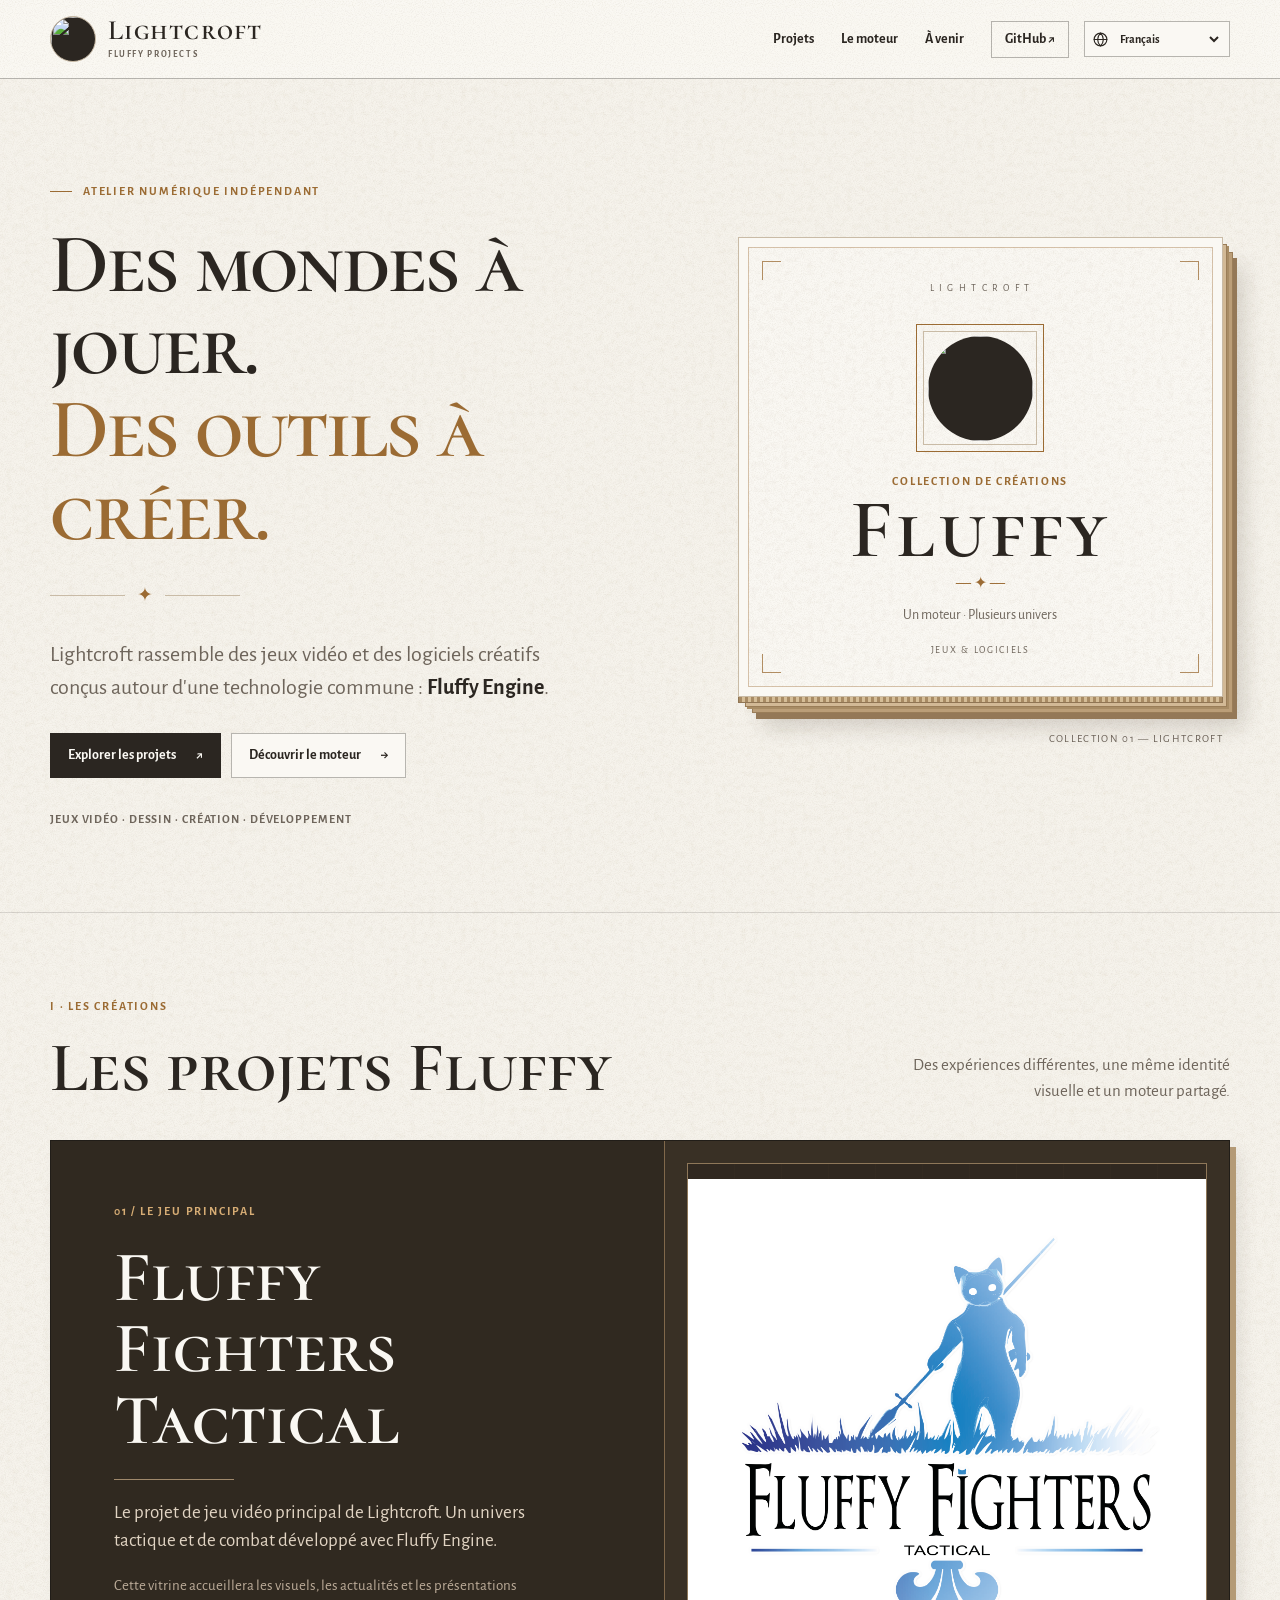
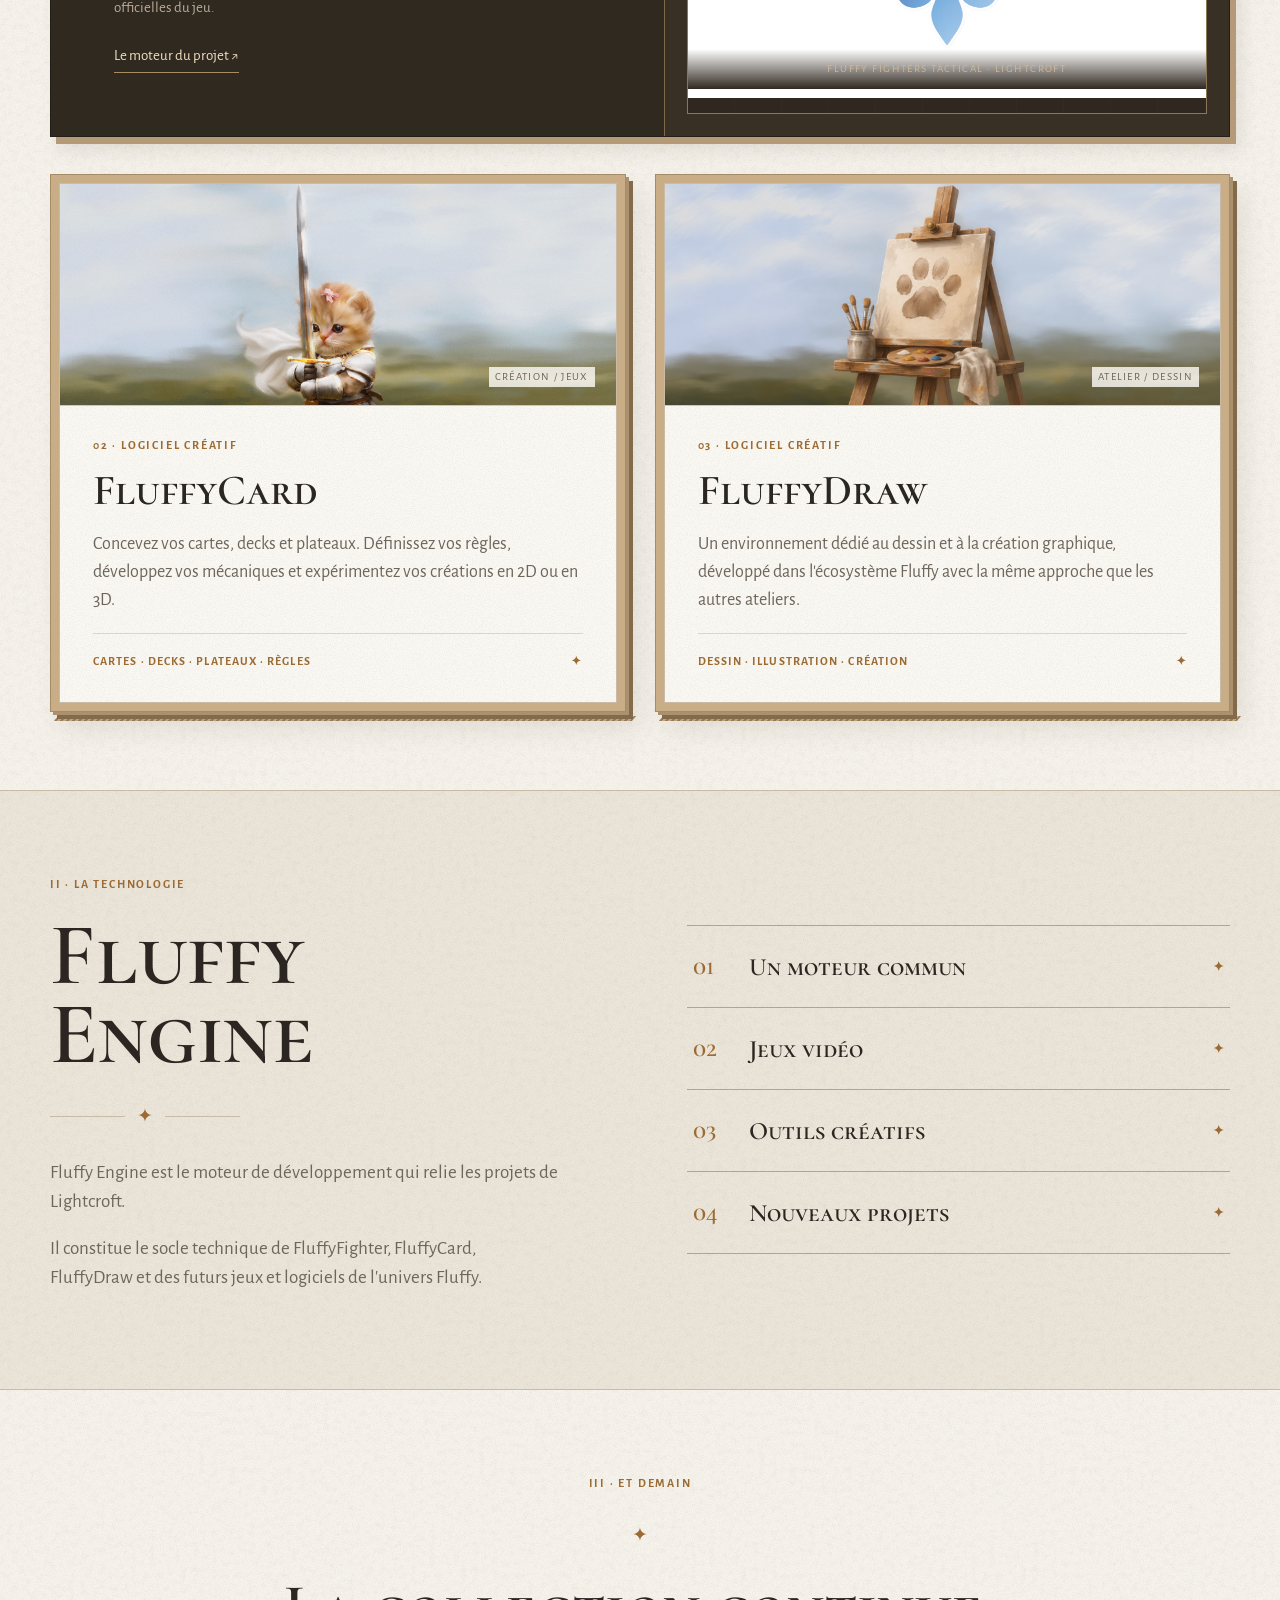
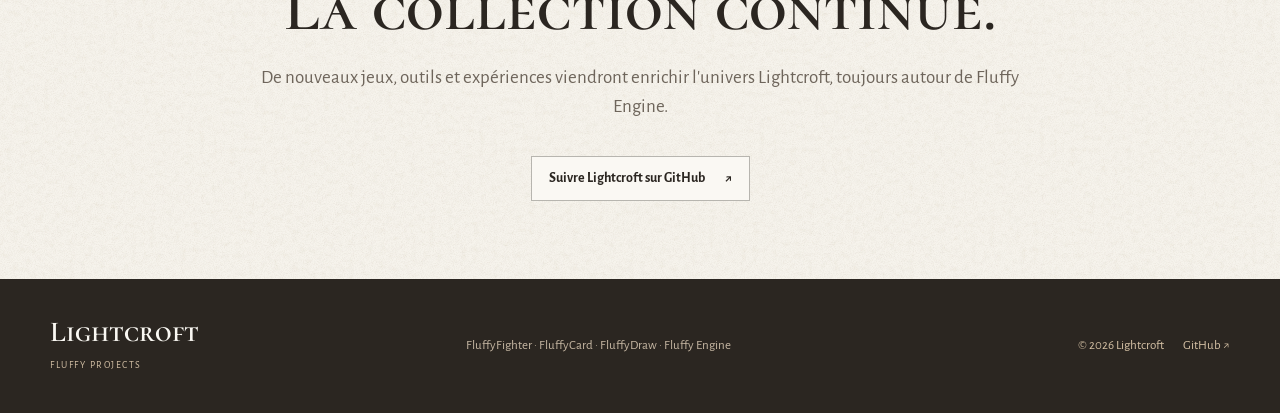
==== commit e6601c2e: "Fix Fluffy illustrations paths to uploaded assets directory" ====
--- a/index.html
+++ b/index.html
@@ -189,7 +189,7 @@
           </div>
           <div class="feature-art" aria-label="Illustration de Fluffy Fighters Tactical">
             <div class="feature-cutout artwork-frame">
-              <img class="feature-artwork" src="assets/images/fluffyfighters-illustration.png" alt="Illustration officielle de Fluffy Fighters Tactical" loading="lazy" onerror="this.hidden=true">
+              <img class="feature-artwork" src="assets/fluffyfighters-illustration.png" alt="Illustration officielle de Fluffy Fighters Tactical" loading="lazy" onerror="this.hidden=true">
               <span class="feature-geometric fallback-art" aria-hidden="true"></span>
               <span class="feature-initial fallback-art">F</span>
               <span class="feature-art-bottom">Fluffy Fighters Tactical · Lightcroft</span>
@@ -201,7 +201,7 @@
           <article class="project-stock" id="fluffycard" aria-labelledby="titre-card">
             <div class="stock-face">
               <div class="project-art art-cards" aria-hidden="true">
-                <img class="card-artwork" src="assets/images/fluffycard-illustration.png" alt="Illustration de FluffyCard : chaton chevalier à l'épée" loading="lazy" onerror="this.hidden=true">
+                <img class="card-artwork" src="assets/fluffycard-illustration.png" alt="Illustration de FluffyCard : chaton chevalier à l'épée" loading="lazy" onerror="this.hidden=true">
                 <div class="deck-card card-back fallback-art"><span>✦</span></div>
                 <div class="deck-card card-front fallback-art"><span>F</span><small>FluffyCard</small></div>
                 <span class="art-side-label">Création / Jeux</span>
@@ -218,7 +218,7 @@
           <article class="project-stock" id="fluffydraw" aria-labelledby="titre-draw">
             <div class="stock-face">
               <div class="project-art art-draw" aria-hidden="true">
-                <img class="draw-artwork" src="assets/images/fluffydraw-illustration.png" alt="Illustration de FluffyDraw : chevalet et atelier de peinture" loading="lazy" onerror="this.hidden=true">
+                <img class="draw-artwork" src="assets/fluffydraw-illustration.png" alt="Illustration de FluffyDraw : chevalet et atelier de peinture" loading="lazy" onerror="this.hidden=true">
                 <div class="drawing-sheet fallback-art">
                   <svg viewBox="0 0 240 160" role="presentation" focusable="false">
                     <path d="M28 126 Q64 52 111 107 T211 53" fill="none" stroke="#9b6b33" stroke-width="3"/>
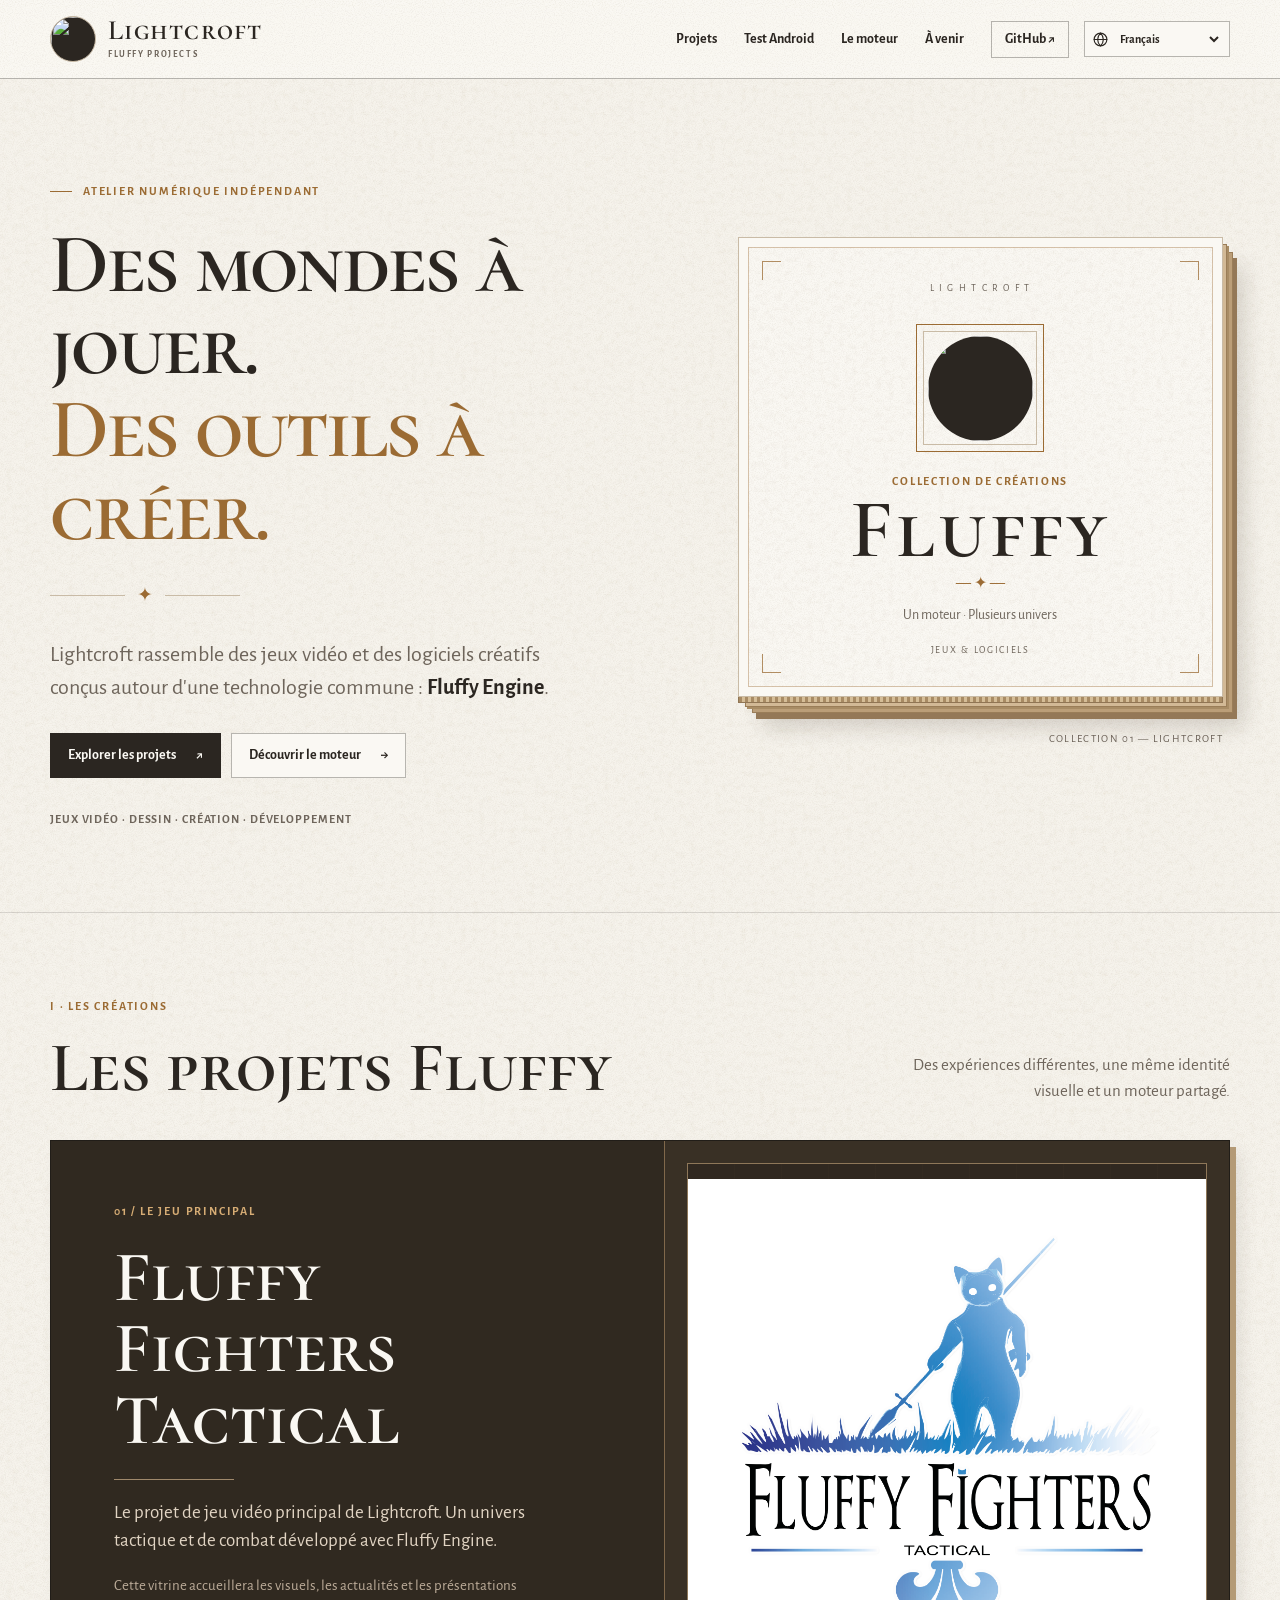
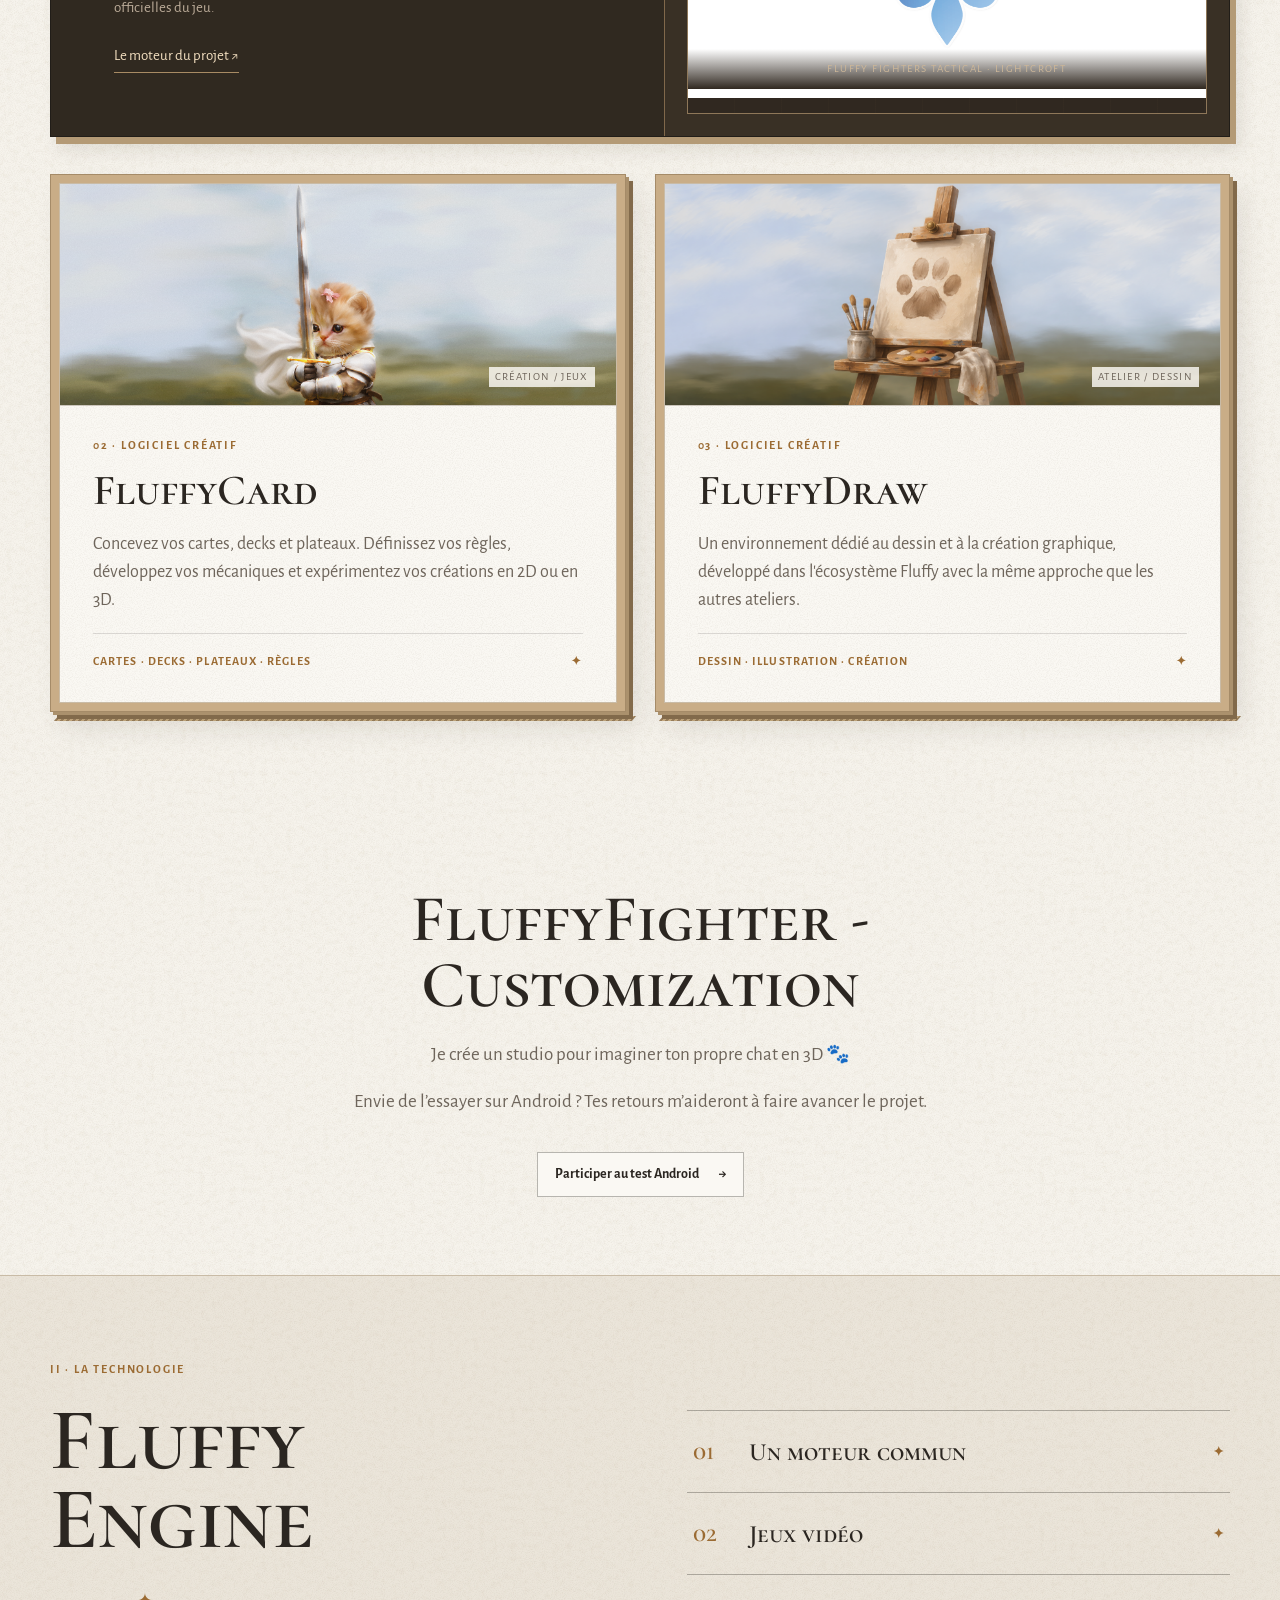
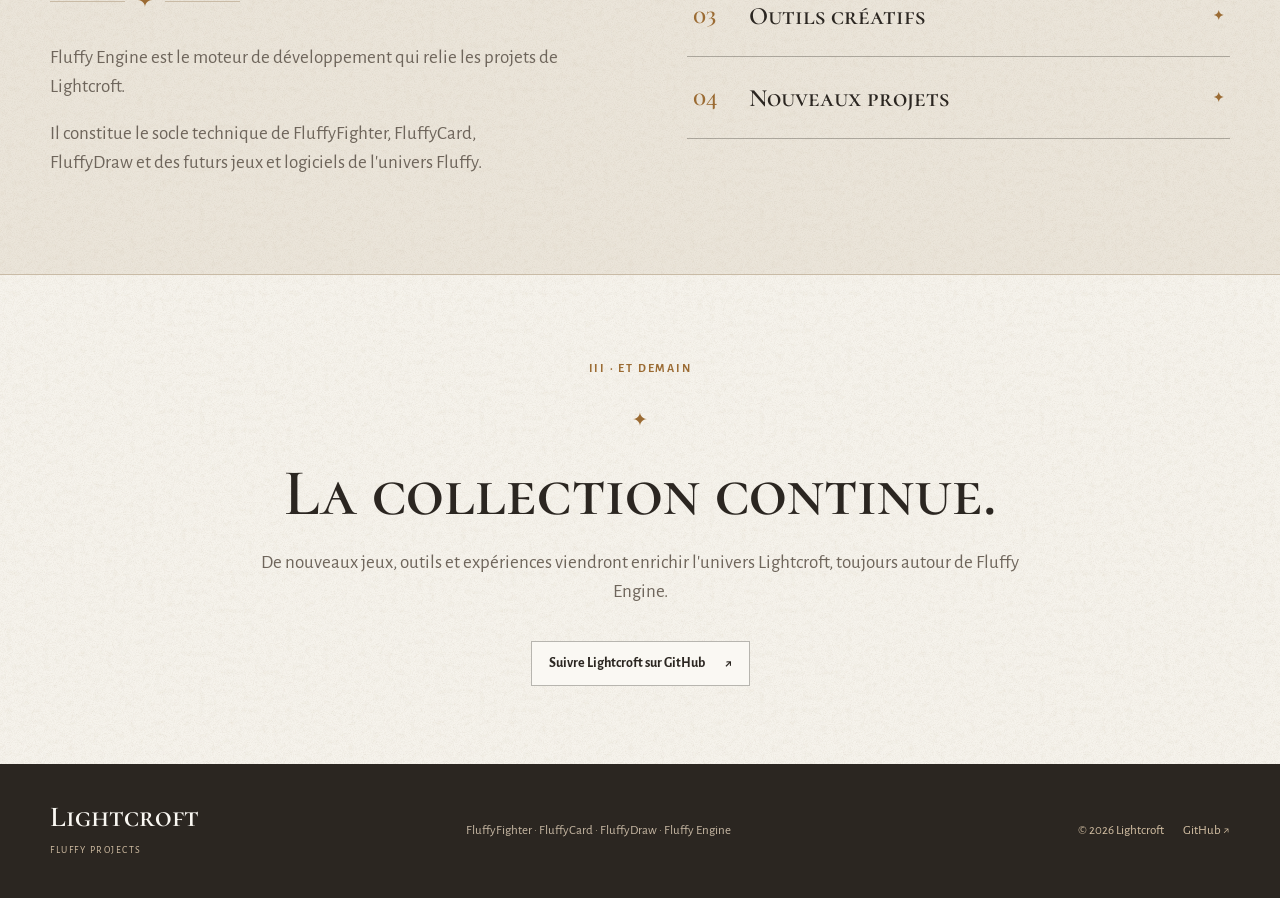
==== commit 0c81ba3d: "Add a short invitation to Customization Android tests" ====
--- a/index.html
+++ b/index.html
@@ -26,6 +26,7 @@
       <div class="header-controls">
       <nav aria-label="Navigation principale" class="nav">
         <a href="#projets">Projets</a>
+        <a href="tester-fluffyfighter-customization.html">Test Android</a>
         <a href="#engine">Le moteur</a>
         <a href="#avenir">À venir</a>
         <a href="https://github.com/0Lightcroft" target="_blank" rel="noopener noreferrer" class="nav-link-out">GitHub <span aria-hidden="true">↗</span></a>
@@ -241,6 +242,15 @@
       </div>
     </section>
 
+    <section class="section future-section" id="tests-customization" aria-labelledby="titre-tests-customization">
+      <div class="wrap future-inner">
+        <h2 id="titre-tests-customization">FluffyFighter - Customization</h2>
+        <p>Je crée un studio pour imaginer ton propre chat en 3D 🐾</p>
+        <p>Envie de l’essayer sur Android ? Tes retours m’aideront à faire avancer le projet.</p>
+        <a class="action action-paper" href="tester-fluffyfighter-customization.html">Participer au test Android <span aria-hidden="true">→</span></a>
+      </div>
+    </section>
+
     <section id="engine" class="section engine-section" aria-labelledby="titre-engine">
       <div class="wrap engine-grid">
         <div class="engine-copy">
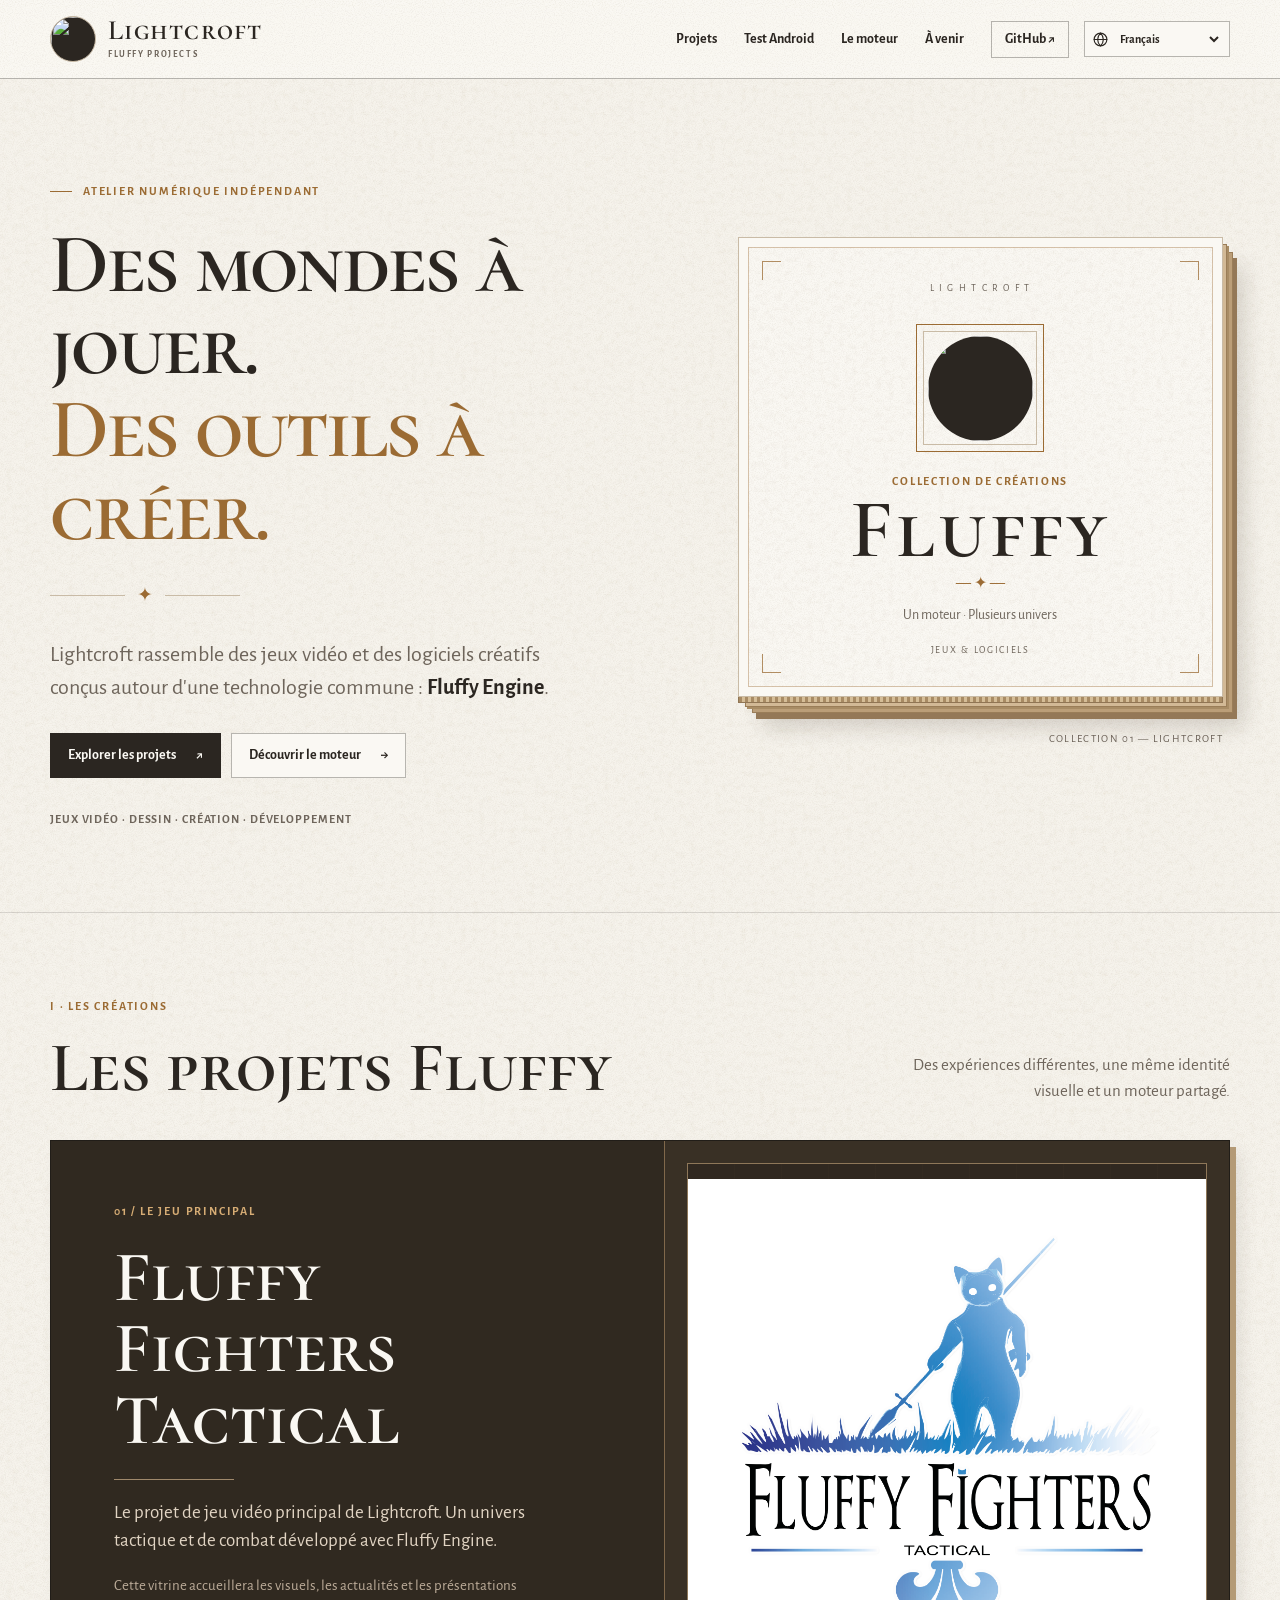
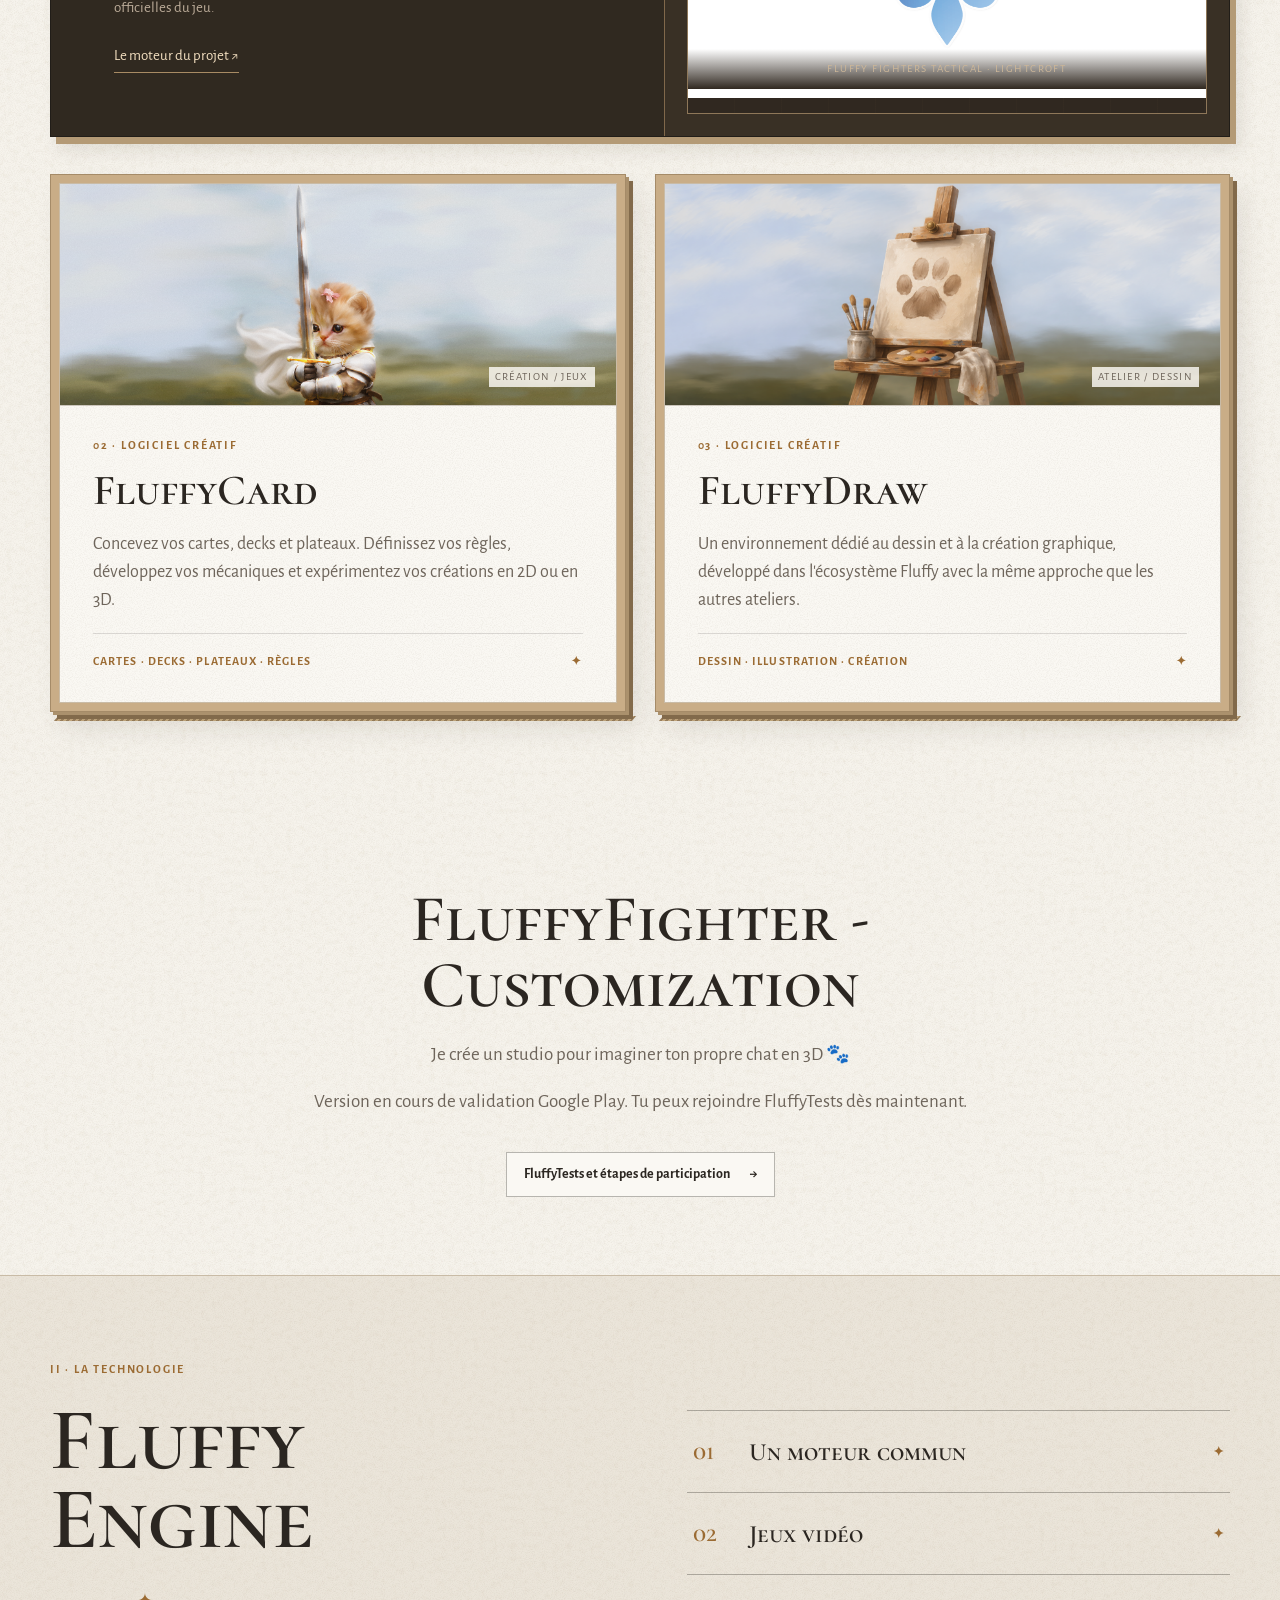
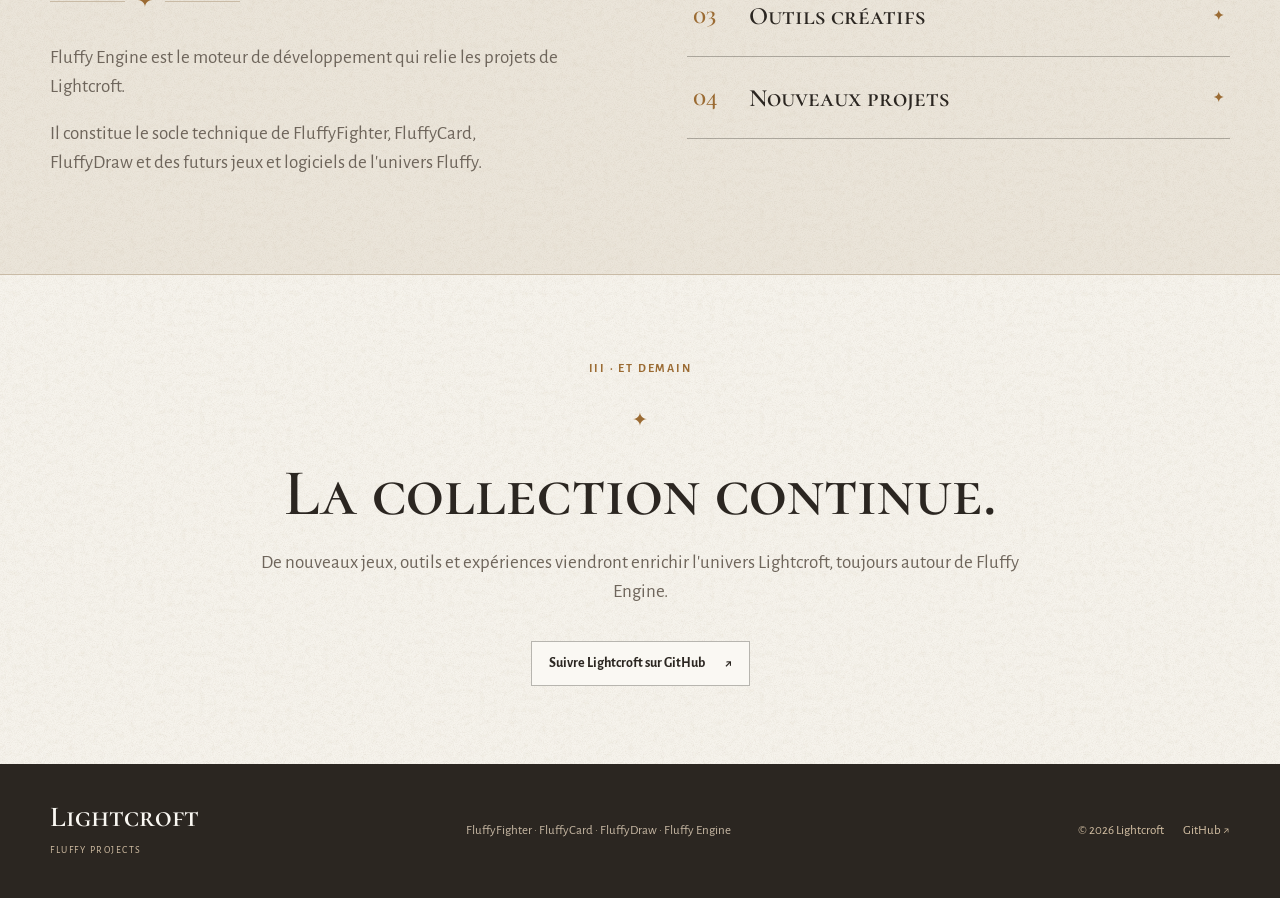
==== commit ca46ee98: "Replace email tester requests with self-service FluffyTests access" ====
--- a/index.html
+++ b/index.html
@@ -246,8 +246,8 @@
       <div class="wrap future-inner">
         <h2 id="titre-tests-customization">FluffyFighter - Customization</h2>
         <p>Je crée un studio pour imaginer ton propre chat en 3D 🐾</p>
-        <p>Envie de l’essayer sur Android ? Tes retours m’aideront à faire avancer le projet.</p>
-        <a class="action action-paper" href="tester-fluffyfighter-customization.html">Participer au test Android <span aria-hidden="true">→</span></a>
+        <p>Version en cours de validation Google Play. Tu peux rejoindre FluffyTests dès maintenant.</p>
+        <a class="action action-paper" href="tester-fluffyfighter-customization.html">FluffyTests et étapes de participation <span aria-hidden="true">→</span></a>
       </div>
     </section>
 
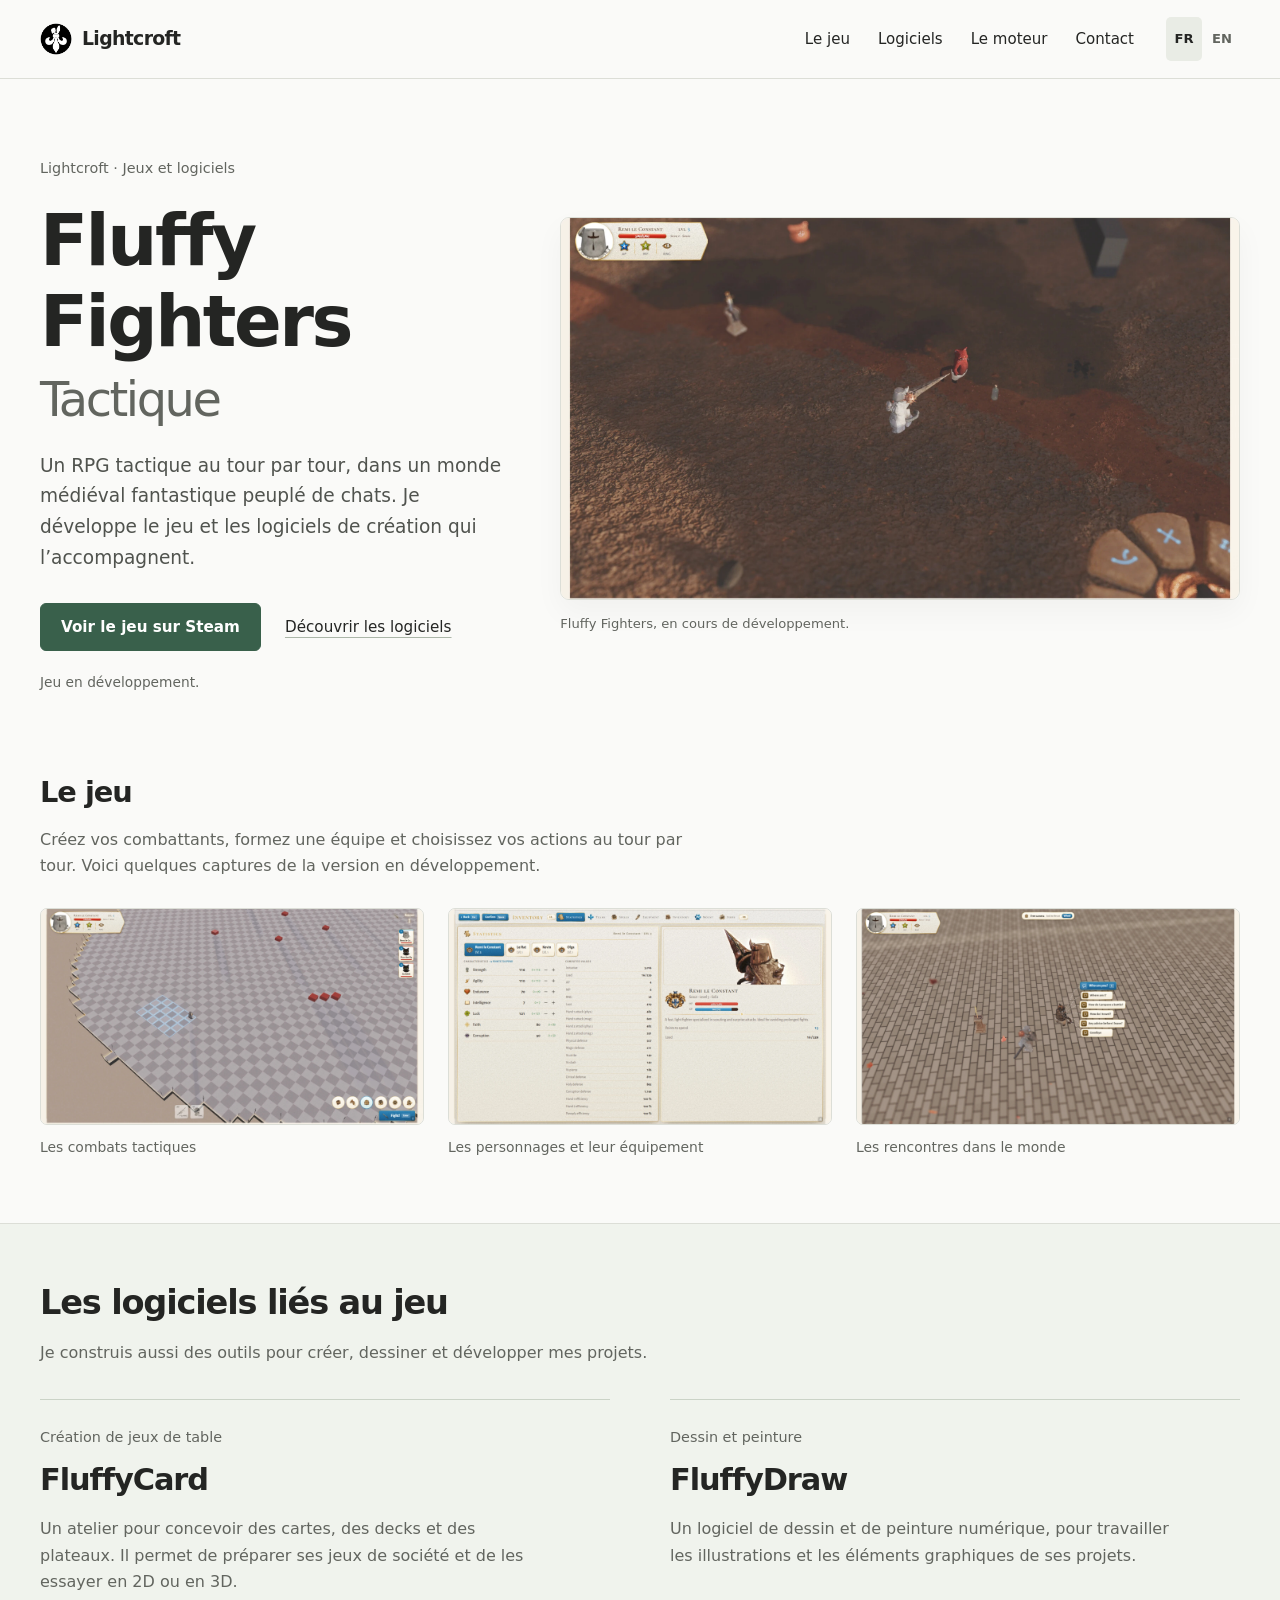
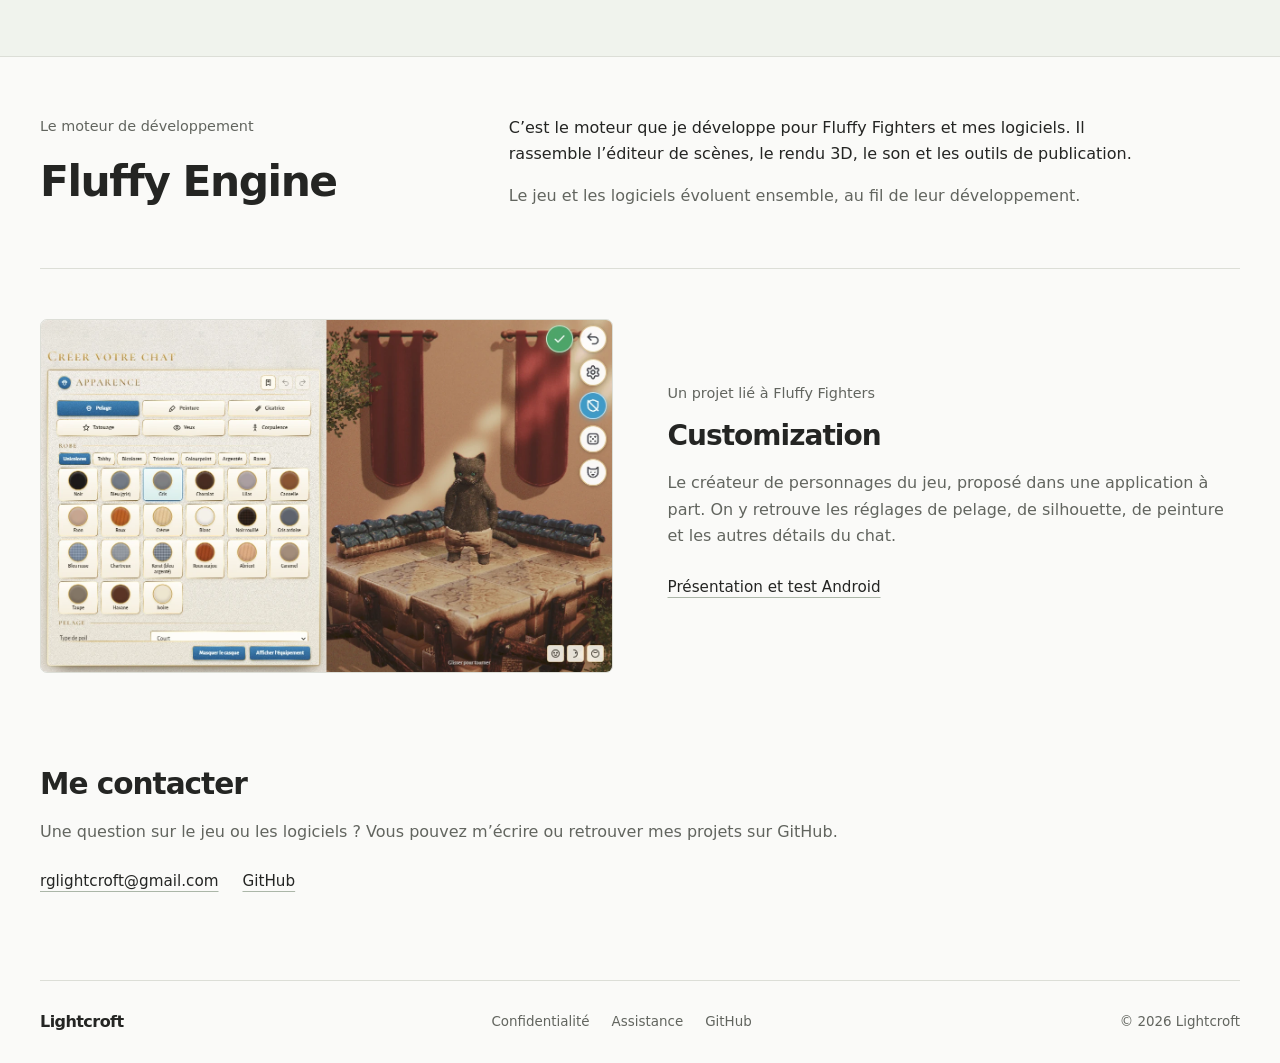
==== commit 7ce65810: "Simplify the site around Fluffy Fighters and its creative software" ====
--- a/index.html
+++ b/index.html
@@ -1,308 +1,3 @@
-<!doctype html>
-<html lang="fr">
-<head>
-  <meta charset="utf-8">
-  <meta name="viewport" content="width=device-width, initial-scale=1">
-  <meta name="theme-color" content="#f6f3ec">
-  <meta name="description" content="Lightcroft — Fluffy Fighters Tactical, FluffyCard, FluffyDraw et Fluffy Engine. Jeux et outils de création développés au sein d'un même univers.">
-  <meta property="og:type" content="website">
-  <meta property="og:title" content="Lightcroft — Les projets Fluffy">
-  <meta property="og:description" content="FluffyFighter, FluffyCard, FluffyDraw et Fluffy Engine — jeux, création et technologie.">
-  <title>Lightcroft — Les projets Fluffy</title>
-  <link rel="icon" href="https://avatars.githubusercontent.com/u/167653028?v=4">
-  <link rel="preconnect" href="https://fonts.googleapis.com">
-  <link rel="preconnect" href="https://fonts.gstatic.com" crossorigin>
-  <link href="https://fonts.googleapis.com/css2?family=Alegreya+Sans:wght@400;500;600;700&family=Cormorant+SC:wght@400;500;600;700&display=swap" rel="stylesheet">
-  <link rel="stylesheet" href="assets/site.css">
-</head>
-<body>
-  <a href="#contenu" class="skip-link">Aller au contenu</a>
-  <header class="site-header">
-    <div class="header-inner wrap">
-      <a class="brand" href="#accueil" aria-label="Lightcroft — Accueil">
-        <img src="https://avatars.githubusercontent.com/u/167653028?v=4" width="46" height="46" alt="" class="brand-seal">
-        <span class="brand-copy"><strong>Lightcroft</strong><small>Fluffy Projects</small></span>
-      </a>
-      <div class="header-controls">
-      <nav aria-label="Navigation principale" class="nav">
-        <a href="#projets">Projets</a>
-        <a href="tester-fluffyfighter-customization.html">Test Android</a>
-        <a href="#engine">Le moteur</a>
-        <a href="#avenir">À venir</a>
-        <a href="https://github.com/0Lightcroft" target="_blank" rel="noopener noreferrer" class="nav-link-out">GitHub <span aria-hidden="true">↗</span></a>
-      </nav>
-        <div class="language-picker">
-          <label for="language-select" class="visually-hidden">Choisir une langue</label>
-          <svg aria-hidden="true" width="17" height="17" viewBox="0 0 24 24" fill="none" stroke="currentColor" stroke-width="1.6" stroke-linecap="round"><circle cx="12" cy="12" r="9"/><path d="M3 12h18M12 3c3 3 4 6 4 9s-1 6-4 9c-3-3-4-6-4-9s1-6 4-9z"/></svg>
-          <select id="language-select" aria-label="Langue du site">
-          <option value="af">Afrikaans</option>
-          <option value="sq">Shqip</option>
-          <option value="am">አማርኛ</option>
-          <option value="ar">العربية</option>
-          <option value="hy">Հայերեն</option>
-          <option value="az">Azərbaycanca</option>
-          <option value="eu">Euskara</option>
-          <option value="be">Беларуская</option>
-          <option value="bn">বাংলা</option>
-          <option value="bs">Bosanski</option>
-          <option value="bg">Български</option>
-          <option value="ca">Català</option>
-          <option value="ceb">Cebuano</option>
-          <option value="zh-CN">中文（简体）</option>
-          <option value="zh-TW">中文（繁體）</option>
-          <option value="hr">Hrvatski</option>
-          <option value="cs">Čeština</option>
-          <option value="da">Dansk</option>
-          <option value="nl">Nederlands</option>
-          <option value="en">English</option>
-          <option value="eo">Esperanto</option>
-          <option value="et">Eesti</option>
-          <option value="fi">Suomi</option>
-          <option value="fr" selected>Français</option>
-          <option value="gl">Galego</option>
-          <option value="ka">ქართული</option>
-          <option value="de">Deutsch</option>
-          <option value="el">Ελληνικά</option>
-          <option value="gu">ગુજરાતી</option>
-          <option value="ht">Kreyòl ayisyen</option>
-          <option value="ha">Hausa</option>
-          <option value="he">עברית</option>
-          <option value="hi">हिन्दी</option>
-          <option value="hu">Magyar</option>
-          <option value="is">Íslenska</option>
-          <option value="ig">Igbo</option>
-          <option value="id">Bahasa Indonesia</option>
-          <option value="ga">Gaeilge</option>
-          <option value="it">Italiano</option>
-          <option value="ja">日本語</option>
-          <option value="jw">Basa Jawa</option>
-          <option value="kn">ಕನ್ನಡ</option>
-          <option value="kk">Қазақша</option>
-          <option value="km">ខ្មែរ</option>
-          <option value="ko">한국어</option>
-          <option value="ku">Kurdî</option>
-          <option value="ky">Кыргызча</option>
-          <option value="lo">ລາວ</option>
-          <option value="la">Latina</option>
-          <option value="lv">Latviešu</option>
-          <option value="lt">Lietuvių</option>
-          <option value="lb">Lëtzebuergesch</option>
-          <option value="mk">Македонски</option>
-          <option value="mg">Malagasy</option>
-          <option value="ms">Bahasa Melayu</option>
-          <option value="ml">മലയാളം</option>
-          <option value="mt">Malti</option>
-          <option value="mi">Māori</option>
-          <option value="mr">मराठी</option>
-          <option value="mn">Монгол</option>
-          <option value="my">မြန်မာ</option>
-          <option value="ne">नेपाली</option>
-          <option value="no">Norsk</option>
-          <option value="or">ଓଡ଼ିଆ</option>
-          <option value="ps">پښتو</option>
-          <option value="fa">فارسی</option>
-          <option value="pl">Polski</option>
-          <option value="pt">Português</option>
-          <option value="pa">ਪੰਜਾਬੀ</option>
-          <option value="ro">Română</option>
-          <option value="ru">Русский</option>
-          <option value="sm">Gagana Sāmoa</option>
-          <option value="gd">Gàidhlig</option>
-          <option value="sr">Српски</option>
-          <option value="st">Sesotho</option>
-          <option value="sn">Shona</option>
-          <option value="sd">سنڌي</option>
-          <option value="si">සිංහල</option>
-          <option value="sk">Slovenčina</option>
-          <option value="sl">Slovenščina</option>
-          <option value="so">Soomaali</option>
-          <option value="es">Español</option>
-          <option value="su">Basa Sunda</option>
-          <option value="sw">Kiswahili</option>
-          <option value="sv">Svenska</option>
-          <option value="tl">Filipino</option>
-          <option value="tg">Тоҷикӣ</option>
-          <option value="ta">தமிழ்</option>
-          <option value="te">తెలుగు</option>
-          <option value="th">ไทย</option>
-          <option value="tr">Türkçe</option>
-          <option value="uk">Українська</option>
-          <option value="ur">اردو</option>
-          <option value="uz">Oʻzbekcha</option>
-          <option value="vi">Tiếng Việt</option>
-          <option value="cy">Cymraeg</option>
-          <option value="xh">isiXhosa</option>
-          <option value="yi">ייִדיש</option>
-          <option value="yo">Yorùbá</option>
-          <option value="zu">isiZulu</option>
-          </select>
-        </div>
-      </div>
-    </div>
-  </header>
-
-  <main id="contenu">
-    <section class="hero wrap" id="accueil" aria-labelledby="titre-site">
-      <div class="hero-copy">
-        <span class="overline"><span class="overline-rule"></span> Atelier numérique indépendant</span>
-        <h1 id="titre-site">Des mondes à jouer.<br><em>Des outils à créer.</em></h1>
-        <div class="divider-ornament" aria-hidden="true"><span>✦</span></div>
-        <p class="hero-lead">Lightcroft rassemble des jeux vidéo et des logiciels créatifs conçus autour d'une technologie commune : <strong>Fluffy Engine</strong>.</p>
-        <div class="hero-actions">
-          <a class="action action-ink" href="#projets">Explorer les projets <span aria-hidden="true">↗</span></a>
-          <a class="action action-paper" href="#engine">Découvrir le moteur <span aria-hidden="true">→</span></a>
-        </div>
-        <p class="hero-side-note">Jeux vidéo <span aria-hidden="true">·</span> Dessin <span aria-hidden="true">·</span> Création <span aria-hidden="true">·</span> Développement</p>
-      </div>
-      <div class="hero-art" aria-label="Composition typographique de Lightcroft imprimée sur une plaque de carton">
-        <div class="board-stack">
-          <div class="board-edge"></div>
-          <div class="board-face frame">
-            <span class="corner corner-tl" aria-hidden="true"></span><span class="corner corner-tr" aria-hidden="true"></span>
-            <span class="corner corner-bl" aria-hidden="true"></span><span class="corner corner-br" aria-hidden="true"></span>
-            <small class="plate-top">L I G H T C R O F T</small>
-            <div class="crest"><img src="https://avatars.githubusercontent.com/u/167653028?v=4" alt="" width="105" height="105"></div>
-            <p class="plate-label">Collection de créations</p>
-            <strong class="plate-title">Fluffy</strong>
-            <div class="plate-ornament" aria-hidden="true">— ✦ —</div>
-            <p class="plate-sub">Un moteur · Plusieurs univers</p>
-            <small class="plate-bottom">Jeux &amp; logiciels</small>
-          </div>
-        </div>
-        <span class="art-corner-label">Collection 01 — Lightcroft</span>
-      </div>
-    </section>
-
-    <section id="projets" class="section section-projects" aria-labelledby="titre-projets">
-      <div class="wrap">
-        <div class="section-heading">
-          <div><span class="chapter">I · Les créations</span><h2 id="titre-projets">Les projets Fluffy</h2></div>
-          <p>Des expériences différentes, une même identité visuelle et un moteur partagé.</p>
-        </div>
-        <article class="feature-project" id="fluffyfighter" aria-labelledby="titre-fighter">
-          <div class="feature-copy">
-            <span class="overline muted-gold">01 / Le jeu principal</span>
-            <h3 id="titre-fighter">Fluffy Fighters Tactical</h3>
-            <div class="fine-rule fine-rule-light"></div>
-            <p>Le projet de jeu vidéo principal de Lightcroft. Un univers tactique et de combat développé avec Fluffy Engine.</p>
-            <p class="feature-aside">Cette vitrine accueillera les visuels, les actualités et les présentations officielles du jeu.</p>
-            <a href="#engine" class="feature-link">Le moteur du projet <span aria-hidden="true">↗</span></a>
-          </div>
-          <div class="feature-art" aria-label="Illustration de Fluffy Fighters Tactical">
-            <div class="feature-cutout artwork-frame">
-              <img class="feature-artwork" src="assets/fluffyfighters-illustration.png" alt="Illustration officielle de Fluffy Fighters Tactical" loading="lazy" onerror="this.hidden=true">
-              <span class="feature-geometric fallback-art" aria-hidden="true"></span>
-              <span class="feature-initial fallback-art">F</span>
-              <span class="feature-art-bottom">Fluffy Fighters Tactical · Lightcroft</span>
-            </div>
-          </div>
-        </article>
-
-        <div class="projects-grid">
-          <article class="project-stock" id="fluffycard" aria-labelledby="titre-card">
-            <div class="stock-face">
-              <div class="project-art art-cards" aria-hidden="true">
-                <img class="card-artwork" src="assets/fluffycard-illustration.png" alt="Illustration de FluffyCard : chaton chevalier à l'épée" loading="lazy" onerror="this.hidden=true">
-                <div class="deck-card card-back fallback-art"><span>✦</span></div>
-                <div class="deck-card card-front fallback-art"><span>F</span><small>FluffyCard</small></div>
-                <span class="art-side-label">Création / Jeux</span>
-              </div>
-              <div class="project-body">
-                <span class="chapter">02 · Logiciel créatif</span>
-                <h3 id="titre-card">FluffyCard</h3>
-                <p>Concevez vos cartes, decks et plateaux. Définissez vos règles, développez vos mécaniques et expérimentez vos créations en 2D ou en 3D.</p>
-                <div class="project-footer"><span>Cartes · Decks · Plateaux · Règles</span><span aria-hidden="true">✦</span></div>
-              </div>
-            </div>
-          </article>
-
-          <article class="project-stock" id="fluffydraw" aria-labelledby="titre-draw">
-            <div class="stock-face">
-              <div class="project-art art-draw" aria-hidden="true">
-                <img class="draw-artwork" src="assets/fluffydraw-illustration.png" alt="Illustration de FluffyDraw : chevalet et atelier de peinture" loading="lazy" onerror="this.hidden=true">
-                <div class="drawing-sheet fallback-art">
-                  <svg viewBox="0 0 240 160" role="presentation" focusable="false">
-                    <path d="M28 126 Q64 52 111 107 T211 53" fill="none" stroke="#9b6b33" stroke-width="3"/>
-                    <path d="M63 134 L78 88 L159 29 L181 51 L99 111 Z" fill="#ebe5da" stroke="#2b2621" stroke-width="2"/>
-                    <path d="M78 88 L99 111 M159 29 L181 51 M63 134 L77 131" fill="none" stroke="#9b6b33" stroke-width="2"/>
-                    <path d="M47 38 H83 M47 45 H67" stroke="#c9bba6" stroke-width="2"/>
-                  </svg>
-                </div>
-                <span class="art-side-label">Atelier / Dessin</span>
-              </div>
-              <div class="project-body">
-                <span class="chapter">03 · Logiciel créatif</span>
-                <h3 id="titre-draw">FluffyDraw</h3>
-                <p>Un environnement dédié au dessin et à la création graphique, développé dans l'écosystème Fluffy avec la même approche que les autres ateliers.</p>
-                <div class="project-footer"><span>Dessin · Illustration · Création</span><span aria-hidden="true">✦</span></div>
-              </div>
-            </div>
-          </article>
-        </div>
-      </div>
-    </section>
-
-    <section class="section future-section" id="tests-customization" aria-labelledby="titre-tests-customization">
-      <div class="wrap future-inner">
-        <h2 id="titre-tests-customization">FluffyFighter - Customization</h2>
-        <p>Je crée un studio pour imaginer ton propre chat en 3D 🐾</p>
-        <p>Version en cours de validation Google Play. Tu peux rejoindre FluffyTests dès maintenant.</p>
-        <a class="action action-paper" href="tester-fluffyfighter-customization.html">FluffyTests et étapes de participation <span aria-hidden="true">→</span></a>
-      </div>
-    </section>
-
-    <section id="engine" class="section engine-section" aria-labelledby="titre-engine">
-      <div class="wrap engine-grid">
-        <div class="engine-copy">
-          <span class="chapter">II · La technologie</span>
-          <h2 id="titre-engine">Fluffy<br>Engine</h2>
-          <div class="divider-ornament" aria-hidden="true"><span>✦</span></div>
-          <p>Fluffy Engine est le moteur de développement qui relie les projets de Lightcroft.</p>
-          <p>Il constitue le socle technique de FluffyFighter, FluffyCard, FluffyDraw et des futurs jeux et logiciels de l'univers Fluffy.</p>
-        </div>
-        <div class="engine-ledger" aria-label="Écosystème Fluffy Engine">
-          <div><span class="ledger-num">01</span><strong>Un moteur commun</strong><span class="ledger-symbol" aria-hidden="true">✦</span></div>
-          <div><span class="ledger-num">02</span><strong>Jeux vidéo</strong><span class="ledger-symbol" aria-hidden="true">✦</span></div>
-          <div><span class="ledger-num">03</span><strong>Outils créatifs</strong><span class="ledger-symbol" aria-hidden="true">✦</span></div>
-          <div><span class="ledger-num">04</span><strong>Nouveaux projets</strong><span class="ledger-symbol" aria-hidden="true">✦</span></div>
-        </div>
-      </div>
-    </section>
-
-    <section class="section future-section" id="avenir" aria-labelledby="titre-avenir">
-      <div class="wrap future-inner">
-        <span class="chapter">III · Et demain</span>
-        <div class="center-ornament" aria-hidden="true">✦</div>
-        <h2 id="titre-avenir">La collection continue.</h2>
-        <p>De nouveaux jeux, outils et expériences viendront enrichir l'univers Lightcroft, toujours autour de Fluffy Engine.</p>
-        <a class="action action-paper" href="https://github.com/0Lightcroft" target="_blank" rel="noopener noreferrer">Suivre Lightcroft sur GitHub <span aria-hidden="true">↗</span></a>
-      </div>
-    </section>
-  </main>
-
-  <footer class="site-footer">
-    <div class="wrap footer-grid">
-      <div class="footer-brand"><strong>Lightcroft</strong><small>Fluffy Projects</small></div>
-      <p>FluffyFighter · FluffyCard · FluffyDraw · Fluffy Engine</p>
-      <div class="footer-end"><span>© <time datetime="2026">2026</time> Lightcroft</span><a href="https://github.com/0Lightcroft" target="_blank" rel="noopener noreferrer">GitHub ↗</a></div>
-    </div>
-  </footer>
-<script>
-  /* Translation is delivered by Google Translate in a separate page.
-     Not a promise of full coverage or professional localization. */
-  (() => {
-    const chooser = document.getElementById("language-select");
-    if (!chooser) return;
-    chooser.addEventListener("change", () => {
-      const lang = chooser.value;
-      if (lang === "fr") return;
-      const url = new URL(window.location.href);
-      url.hash = "";
-      const redirect = "https://translate.google.com/translate?sl=fr&tl="
-        + encodeURIComponent(lang) + "&u=" + encodeURIComponent(url.href);
-      window.open(redirect,"_blank","noopener,noreferrer");
-    });
-  })();
-</script>
-</body>
-</html>
+<!DOCTYPE html>
+<html lang="fr"><head><meta charset="utf-8"/><meta content="width=device-width, initial-scale=1" name="viewport"/><meta content="#fafaf8" name="theme-color"/><title>Lightcroft — Fluffy Fighters et les logiciels Fluffy</title><meta content="Fluffy Fighters, le jeu de rôle tactique de Lightcroft. Découvrez aussi FluffyCard, FluffyDraw et Fluffy Engine, les logiciels développés autour du jeu." name="description"/><meta content="Lightcroft — Fluffy Fighters et les logiciels Fluffy" property="og:title"/><meta content="Fluffy Fighters, le jeu de rôle tactique de Lightcroft. Découvrez aussi FluffyCard, FluffyDraw et Fluffy Engine, les logiciels développés autour du jeu." property="og:description"/><meta content="https://0lightcroft.github.io/fluffy-universe/assets/fighters-world.webp" property="og:image"/><link href="assets/lightcroft.png" rel="icon"/><link href="assets/site.css" rel="stylesheet"/><script defer="" src="assets/site.js"></script></head><body><a class="skip-link" href="#contenu">Aller au contenu</a><header class="site-header"><div class="wrap header-inner"><a class="brand" href="index.html"><img alt="" height="32" src="assets/lightcroft.png" width="32"/><span>Lightcroft</span></a><nav aria-label="Navigation"><a data-en="The game" data-fr="Le jeu" href="index.html#jeu">Le jeu</a><a data-en="Software" data-fr="Logiciels" href="index.html#logiciels">Logiciels</a><a data-en="Engine" data-fr="Le moteur" href="index.html#engine">Le moteur</a><a data-en="Contact" data-fr="Contact" href="index.html#contact">Contact</a></nav><div aria-label="Langue / Language" class="languages" role="group"><button aria-pressed="true" data-language="fr" type="button">FR</button><button aria-pressed="false" data-language="en" type="button">EN</button></div></div></header><main id="contenu"><section class="hero wrap" id="jeu"><div class="hero-copy"><p class="eyebrow" data-en="Lightcroft · Games and software" data-fr="Lightcroft · Jeux et logiciels">Lightcroft · Jeux et logiciels</p><h1>Fluffy Fighters<span class="game-title-sub">Tactique</span></h1><p class="lead" data-en="A turn-based tactical RPG set in a medieval fantasy world of cats. I’m developing the game and the creative software that goes with it." data-fr="Un RPG tactique au tour par tour, dans un monde médiéval fantastique peuplé de chats. Je développe le jeu et les logiciels de création qui l’accompagnent.">Un RPG tactique au tour par tour, dans un monde médiéval fantastique peuplé de chats. Je développe le jeu et les logiciels de création qui l’accompagnent.</p><div class="actions"><a class="button" data-en="View the game on Steam" data-fr="Voir le jeu sur Steam" href="https://store.steampowered.com/app/3918820/Fluffy_Fighters_Tactique/" rel="noopener noreferrer" target="_blank">Voir le jeu sur Steam</a><a class="text-link" data-en="Explore the software" data-fr="Découvrir les logiciels" href="#logiciels">Découvrir les logiciels</a></div><p class="hero-note" data-en="Game in development." data-fr="Jeu en développement.">Jeu en développement.</p></div><figure class="hero-image"><a aria-label="Agrandir la capture du jeu" href="assets/fighters-world.webp" rel="noopener" target="_blank"><img alt="Un chat équipé dans un décor du jeu Fluffy Fighters" fetchpriority="high" height="1080" src="assets/fighters-world.webp" width="1920"/></a><figcaption data-en="Fluffy Fighters, currently in development." data-fr="Fluffy Fighters, en cours de développement.">Fluffy Fighters, en cours de développement.</figcaption></figure></section><section aria-labelledby="game-heading" class="wrap game-section"><h2 data-en="The game" data-fr="Le jeu" id="game-heading">Le jeu</h2><p class="section-intro" data-en="Create your fighters, build a team and choose your actions each turn. Here are a few screenshots from the version in development." data-fr="Créez vos combattants, formez une équipe et choisissez vos actions au tour par tour. Voici quelques captures de la version en développement.">Créez vos combattants, formez une équipe et choisissez vos actions au tour par tour. Voici quelques captures de la version en développement.</p><div class="game-gallery"><figure><a href="assets/fighters-1.webp" rel="noopener" target="_blank"><img alt="Grille de déplacement et équipe pendant un combat" height="1080" loading="lazy" src="assets/fighters-1.webp" width="1920"/></a><figcaption data-en="Tactical combat" data-fr="Les combats tactiques">Les combats tactiques</figcaption></figure><figure><a href="assets/fighters-team.webp" rel="noopener" target="_blank"><img alt="Statistiques et équipement d’un combattant félin" height="1080" loading="lazy" src="assets/fighters-team.webp" width="1920"/></a><figcaption data-en="Characters and equipment" data-fr="Les personnages et leur équipement">Les personnages et leur équipement</figcaption></figure><figure><a href="assets/fighters-dialogue.webp" rel="noopener" target="_blank"><img alt="Dialogue avec un personnage dans le jeu" height="1080" loading="lazy" src="assets/fighters-dialogue.webp" width="1920"/></a><figcaption data-en="Encounters in the world" data-fr="Les rencontres dans le monde">Les rencontres dans le monde</figcaption></figure></div></section><section class="software-section" id="logiciels"><div class="wrap"><span id="projets"></span><h2 data-en="The software around the game" data-fr="Les logiciels liés au jeu">Les logiciels liés au jeu</h2><p class="section-intro" data-en="I’m also building tools for creating, drawing and developing my projects." data-fr="Je construis aussi des outils pour créer, dessiner et développer mes projets.">Je construis aussi des outils pour créer, dessiner et développer mes projets.</p><div class="software-grid"><article id="fluffycard"><p class="eyebrow" data-en="Tabletop creation" data-fr="Création de jeux de table">Création de jeux de table</p><h3>FluffyCard</h3><p data-en="A workspace for designing cards, decks and boards. Use it to prepare tabletop games and try them in 2D or 3D." data-fr="Un atelier pour concevoir des cartes, des decks et des plateaux. Il permet de préparer ses jeux de société et de les essayer en 2D ou en 3D.">Un atelier pour concevoir des cartes, des decks et des plateaux. Il permet de préparer ses jeux de société et de les essayer en 2D ou en 3D.</p></article><article id="fluffydraw"><p class="eyebrow" data-en="Drawing and painting" data-fr="Dessin et peinture">Dessin et peinture</p><h3>FluffyDraw</h3><p data-en="A digital drawing and painting tool for working on illustrations and graphics for your projects." data-fr="Un logiciel de dessin et de peinture numérique, pour travailler les illustrations et les éléments graphiques de ses projets.">Un logiciel de dessin et de peinture numérique, pour travailler les illustrations et les éléments graphiques de ses projets.</p></article></div></div></section>
+<section class="wrap engine-feature" id="engine"><div><p class="eyebrow" data-en="The development engine" data-fr="Le moteur de développement">Le moteur de développement</p><h2>Fluffy Engine</h2></div><div><p data-en="This is the engine I’m developing for Fluffy Fighters and my software. It brings together the scene editor, 3D rendering, audio and publishing tools." data-fr="C’est le moteur que je développe pour Fluffy Fighters et mes logiciels. Il rassemble l’éditeur de scènes, le rendu 3D, le son et les outils de publication.">C’est le moteur que je développe pour Fluffy Fighters et mes logiciels. Il rassemble l’éditeur de scènes, le rendu 3D, le son et les outils de publication.</p><p class="muted" data-en="The game and the tools evolve together as development progresses." data-fr="Le jeu et les logiciels évoluent ensemble, au fil de leur développement.">Le jeu et les logiciels évoluent ensemble, au fil de leur développement.</p></div></section><section class="wrap related-project"><figure><img alt="L’interface du créateur de personnages FluffyFighter Customization" height="781" loading="lazy" src="assets/creator-desktop.webp" width="1264"/></figure><div><p class="eyebrow" data-en="A Fluffy Fighters companion project" data-fr="Un projet lié à Fluffy Fighters">Un projet lié à Fluffy Fighters</p><h2>Customization</h2><p data-en="The game’s character creator, offered as a separate app. It includes coat, build, paint and other cat customization options." data-fr="Le créateur de personnages du jeu, proposé dans une application à part. On y retrouve les réglages de pelage, de silhouette, de peinture et les autres détails du chat.">Le créateur de personnages du jeu, proposé dans une application à part. On y retrouve les réglages de pelage, de silhouette, de peinture et les autres détails du chat.</p><a class="text-link" data-en="About the app and Android test" data-fr="Présentation et test Android" href="tester-fluffyfighter-customization.html">Présentation et test Android</a></div></section><section class="contact-section wrap" id="contact"><h2 data-en="Get in touch" data-fr="Me contacter">Me contacter</h2><p data-en="Have a question about the game or software? You can email me or find my projects on GitHub." data-fr="Une question sur le jeu ou les logiciels ? Vous pouvez m’écrire ou retrouver mes projets sur GitHub.">Une question sur le jeu ou les logiciels ? Vous pouvez m’écrire ou retrouver mes projets sur GitHub.</p><div class="actions"><a class="text-link" href="mailto:rglightcroft@gmail.com">rglightcroft@gmail.com</a><a class="text-link" href="https://github.com/0Lightcroft" rel="noopener noreferrer" target="_blank">GitHub</a></div></section></main><footer class="site-footer wrap"><a class="brand" href="index.html">Lightcroft</a><div><a data-en="Privacy" data-fr="Confidentialité" href="privacy-fluffyfighter-customization.html">Confidentialité</a><a data-en="Support" data-fr="Assistance" href="support-fluffyfighter-customization.html">Assistance</a><a href="https://github.com/0Lightcroft/fluffy-universe" rel="noopener noreferrer" target="_blank">GitHub</a></div><span>© 2026 Lightcroft</span></footer></body></html>
--- a/assets/site.css
+++ b/assets/site.css
@@ -1,205 +1,15 @@
-/* Lightcroft — FluffyCard visual language
-   Source of palette and typography: user-provided cardcraft.css,
-   tycreator-tokens.css, cardcraft-fonts.css, fluffy-loading.css.
-   No copied application layout, only a static public showcase. */
-
-:root {
-  --craft-paper:#f6f3ec;
-  --craft-paper-hi:#faf8f3;
-  --craft-paper-deep:#ebe5da;
-  --craft-ink:#2b2621;
-  --craft-muted:#6e655b;
-  --craft-bronze:#9b6b33;
-  --craft-bronze-soft:rgba(155,107,51,.12);
-  --craft-line:rgba(43,38,33,.15);
-  --craft-line-strong:rgba(43,38,33,.32);
-  --craft-edge:#c9bba6;
-  --craft-shade:rgba(43,30,15,.22);
-  --font-ui:"Alegreya Sans","Gill Sans","Segoe UI",sans-serif;
-  --font-display:"Cormorant SC","Cormorant Garamond",Garamond,serif;
-  --craft-grain:url("data:image/svg+xml,%3Csvg xmlns='http://www.w3.org/2000/svg' width='240' height='240'%3E%3Cfilter id='g'%3E%3CfeTurbulence type='fractalNoise' baseFrequency='.9' numOctaves='3' stitchTiles='stitch'/%3E%3CfeColorMatrix values='0 0 0 0 .32 0 0 0 0 .26 0 0 0 0 .18 1.2 0 0 0 -.5'/%3E%3C/filter%3E%3Crect width='100%25' height='100%25' filter='url(%23g)' opacity='.2'/%3E%3C/svg%3E");
-  --craft-speck:url("data:image/svg+xml,%3Csvg xmlns='http://www.w3.org/2000/svg' width='280' height='280'%3E%3Cfilter id='s'%3E%3CfeTurbulence type='fractalNoise' baseFrequency='.16' numOctaves='3' seed='11' stitchTiles='stitch'/%3E%3CfeColorMatrix values='0 0 0 0 .5 0 0 0 0 .4 0 0 0 0 .27 1.3 0 0 0 -.62'/%3E%3C/filter%3E%3Crect width='100%25' height='100%25' filter='url(%23s)' opacity='.16'/%3E%3C/svg%3E");
-}
-* {box-sizing:border-box}
-html {scroll-behavior:smooth}
-body {margin:0;color:var(--craft-ink);background:var(--craft-grain),var(--craft-speck),var(--craft-paper);font:400 19px/1.5 var(--font-ui);text-rendering:optimizeLegibility}
-::selection {background:rgba(155,107,51,.26);color:var(--craft-ink)}
-a {color:inherit;text-decoration:none}
-a:focus-visible {outline:2px solid var(--craft-bronze);outline-offset:4px}
-img,svg {max-width:100%;display:block}
-h1,h2,h3,p {margin-top:0}
-.wrap {width:min(1180px,calc(100% - 52px));margin-inline:auto}
-.skip-link {position:absolute;top:-100px;left:20px;z-index:999;padding:10px 18px;background:var(--craft-ink);color:var(--craft-paper)}
-.skip-link:focus {top:10px}
-.site-header {z-index:50;position:sticky;top:0;border-bottom:1px solid var(--craft-line-strong);background:var(--craft-grain),rgba(250,248,243,.96);backdrop-filter:blur(8px)}
-.header-inner {min-height:78px;display:flex;gap:24px;align-items:center;justify-content:space-between}
-.brand {display:flex;align-items:center;gap:12px;min-width:0}
-.brand-seal {border:1px solid var(--craft-edge);border-radius:50%;background:var(--craft-ink);object-fit:cover}
-.brand-copy {display:flex;flex-direction:column}
-.brand-copy strong {font:600 28px/1 var(--font-display);letter-spacing:.045em}
-.brand-copy small {margin-top:4px;color:var(--craft-muted);font-size:9px;font-weight:700;letter-spacing:.18em;text-transform:uppercase}
-.nav {display:flex;align-items:center;gap:27px;flex-wrap:wrap}
-.nav a {font-weight:700;font-size:14px;transition:color .15s}
-.nav a:hover {color:var(--craft-bronze)}
-.nav-link-out {border:1px solid var(--craft-line-strong);padding:7px 13px}
-.nav-link-out:hover {background:var(--craft-bronze-soft)}
-.hero {min-height:640px;display:grid;grid-template-columns:minmax(0,1.08fr) minmax(0,.92fr);align-items:center;gap:8%;padding-block:94px 84px}
-.overline,.chapter {display:inline-flex;align-items:center;gap:11px;color:var(--craft-bronze);font:700 12px/1.3 var(--font-ui);letter-spacing:.15em;text-transform:uppercase}
-.overline-rule {display:inline-block;width:22px;height:1px;background:var(--craft-bronze)}
-.hero h1 {font:600 clamp(53px,6.6vw,96px)/.98 var(--font-display);letter-spacing:-.025em;margin:21px 0 22px}
-.hero h1 em {color:var(--craft-bronze);font-style:normal}
-.divider-ornament {display:flex;align-items:center;gap:12px;max-width:190px;margin:28px 0;color:var(--craft-bronze)}
-.divider-ornament::before,.divider-ornament::after {content:"";height:1px;background:var(--craft-edge);flex:1}
-.hero-lead {color:var(--craft-muted);font-size:22px;max-width:540px}
-.hero-lead strong {color:var(--craft-ink);font-weight:600}
-.hero-actions {display:flex;flex-wrap:wrap;gap:10px;margin:29px 0 32px}
-.action {min-height:45px;display:inline-flex;align-items:center;justify-content:space-between;gap:20px;padding:9px 17px;border:1px solid var(--craft-line-strong);font-size:14px;font-weight:700;transition:background .15s,transform .15s}
-.action:hover {transform:translateY(-1px)}
-.action-ink {background:var(--craft-ink);color:var(--craft-paper-hi);border-color:var(--craft-ink)}
-.action-ink:hover {background:#463a30}
-.action-paper {background:var(--craft-paper-hi)}
-.action-paper:hover {background:var(--craft-paper-deep)}
-.hero-side-note {margin:0;font-size:12px;font-weight:700;letter-spacing:.075em;text-transform:uppercase;color:var(--craft-muted)}
-.hero-art {position:relative;padding:0 7px 16px}
-.board-stack {position:relative;width:100%;min-height:466px;isolation:isolate}
-.board-stack::before,.board-stack::after {content:"";position:absolute;border:1px solid #9a7d58;background:#bb9e78}
-.board-stack::before {inset:15px -10px -10px 14px;box-shadow:4px 6px 0 #947857,11px 15px 20px rgba(43,30,15,.16);z-index:-3}
-.board-stack::after {inset:7px -4px -4px 7px;background:#d2b996;z-index:-2;box-shadow:2px 2px 0 #a88c65}
-.board-edge {position:absolute;inset:0;background:repeating-linear-gradient(90deg,#a88b64 0 3px,#d5bd97 3px 6px);border:1px solid #907554;z-index:-1}
-.board-face {position:relative;min-height:460px;display:flex;align-items:center;justify-content:center;flex-direction:column;text-align:center;padding:38px 26px;background:var(--craft-grain),var(--craft-speck),var(--craft-paper-hi);border:1px solid var(--craft-edge);box-shadow:inset 0 0 0 9px var(--craft-paper-hi),inset 0 0 0 10px rgba(155,107,51,.38)}
-.corner {position:absolute;width:19px;height:19px;border:0 solid var(--craft-bronze);opacity:.75}
-.corner-tl {left:23px;top:23px;border-left-width:1px;border-top-width:1px}
-.corner-tr {right:23px;top:23px;border-right-width:1px;border-top-width:1px}
-.corner-bl {left:23px;bottom:23px;border-left-width:1px;border-bottom-width:1px}
-.corner-br {right:23px;bottom:23px;border-right-width:1px;border-bottom-width:1px}
-.plate-top,.plate-bottom {position:absolute;font-size:10px;letter-spacing:.17em;color:var(--craft-muted);text-transform:uppercase}
-.plate-top {top:43px}
-.plate-bottom {bottom:38px}
-.crest {width:128px;height:128px;padding:9px;display:grid;place-items:center;border:1px solid var(--craft-bronze);outline:1px solid var(--craft-edge);outline-offset:-8px;margin:26px 0 22px}
-.crest img {border-radius:50%;width:105px;height:105px;background:var(--craft-ink)}
-.plate-label {color:var(--craft-bronze);font:700 12px var(--font-ui);letter-spacing:.14em;text-transform:uppercase;margin:0}
-.plate-title {font:600 clamp(63px,6.5vw,84px)/1 var(--font-display);letter-spacing:.04em}
-.plate-ornament {color:var(--craft-bronze);font-size:16px}
-.plate-sub {color:var(--craft-muted);font-size:14px;margin:10px 0}
-.art-corner-label {display:block;margin-top:28px;text-align:right;color:var(--craft-muted);font-size:11px;text-transform:uppercase;letter-spacing:.12em}
-.section {padding-block:78px;scroll-margin-top:90px}
-.section-projects {border-top:1px solid var(--craft-line)}
-.section-heading {display:flex;justify-content:space-between;align-items:end;gap:35px;margin-bottom:37px}
-.section-heading h2 {font:600 clamp(45px,5.5vw,72px)/1 var(--font-display);margin:13px 0 0}
-.section-heading p {max-width:320px;color:var(--craft-muted);font-size:17px;margin-bottom:0;text-align:right}
-.feature-project {display:grid;grid-template-columns:1.04fr .96fr;background:#302920;color:var(--craft-paper-hi);border:1px solid #211d18;box-shadow:6px 7px 0 #b49a76,10px 13px 18px rgba(43,30,15,.1)}
-.feature-copy {padding:clamp(28px,5vw,63px);display:flex;flex-direction:column;align-items:start;justify-content:center}
-.muted-gold {color:#d7ad75}
-.feature-copy h3 {font:600 clamp(48px,5.6vw,76px)/1 var(--font-display);margin:22px 0}
-.fine-rule {height:1px;width:120px;background:var(--craft-line-strong);margin-bottom:19px}
-.fine-rule-light {background:#9f886b}
-.feature-copy p {max-width:440px;font-size:19px;color:#e1d4c3}
-.feature-aside {font-size:15px!important;color:#bcac99!important}
-.feature-link {font-size:15px;margin-top:10px;padding-bottom:5px;border-bottom:1px solid #a88b64;color:#f3dfc0}
-.feature-link:hover {color:#fff}
-.feature-art {position:relative;min-height:410px;padding:22px;background:#393025;border-left:1px solid #80684b}
-.feature-cutout {height:100%;min-height:360px;position:relative;display:grid;place-items:center;border:1px solid #8e7759;background:repeating-linear-gradient(90deg,transparent 0 46px,rgba(215,173,117,.04) 47px),#302820}
-.feature-geometric {position:absolute;width:210px;height:210px;border:1px solid #ac8c63;transform:rotate(45deg)}
-.feature-initial {position:relative;z-index:1;display:grid;place-items:center;width:160px;height:160px;background:#302820;color:#d7ad75;font:600 100px var(--font-display);border:1px solid #b69a71;outline:1px solid #a98a60;outline-offset:-11px}
-.feature-art-bottom {position:absolute;bottom:24px;color:#ccb698;font-size:11px;letter-spacing:.13em;text-transform:uppercase}
-.projects-grid {display:grid;grid-template-columns:repeat(2,minmax(0,1fr));gap:29px;margin-top:37px}
-.project-stock {position:relative;min-width:0;background:#c9ad87;border:1px solid #a58b68;box-shadow:3px 3px 0 #ab916d,7px 7px 0 #826a4b,12px 16px 25px rgba(43,30,15,.1);transition:transform .18s}
-.project-stock::after {content:"";position:absolute;z-index:-1;bottom:-10px;left:5px;right:-9px;height:5px;background:repeating-linear-gradient(90deg,#9c815e 0 3px,#c8ac82 3px 6px);transform:skewX(-40deg)}
-.project-stock:hover {transform:translateY(-3px)}
-.stock-face {background:var(--craft-grain),var(--craft-paper-hi);margin:8px;display:flex;flex-direction:column;min-height:470px;border:1px solid var(--craft-edge)}
-.project-art {position:relative;min-height:222px;display:grid;place-items:center;overflow:hidden;border-bottom:1px solid var(--craft-line);background:var(--craft-grain),var(--craft-speck),var(--craft-paper-deep)}
-.project-art::after {content:"";position:absolute;inset:12px;pointer-events:none;border:1px solid rgba(155,107,51,.28)}
-.art-side-label {position:absolute;bottom:18px;right:21px;color:var(--craft-muted);font-size:11px;letter-spacing:.12em;text-transform:uppercase}
-.deck-card {position:absolute;width:108px;height:156px;background:var(--craft-paper-hi);border:1px solid var(--craft-bronze);box-shadow:0 8px 18px rgba(43,30,15,.12)}
-.deck-card::before {content:"";position:absolute;inset:8px;border:1px solid var(--craft-edge)}
-.deck-card span {position:absolute;inset:0;display:grid;place-items:center;color:var(--craft-bronze);font:600 56px var(--font-display)}
-.deck-card small {position:absolute;bottom:14px;left:0;right:0;text-align:center;font:600 13px var(--font-display);letter-spacing:.04em}
-.card-back {transform:translate(-36px,1px) rotate(-13deg)}
-.card-front {transform:translate(35px,7px) rotate(11deg)}
-.drawing-sheet {width:230px;height:158px;display:grid;place-items:center;padding:14px;border:1px solid var(--craft-edge);background:var(--craft-paper-hi);box-shadow:5px 7px 0 #d8c9b4}
-.drawing-sheet svg {width:100%;height:100%}
-.project-body {padding:32px 33px;display:flex;flex-direction:column;flex:1}
-.project-body h3 {font:600 43px/1.1 var(--font-display);margin:13px 0 17px}
-.project-body p {font-size:18px;color:var(--craft-muted);line-height:1.55}
-.project-footer {margin-top:auto;border-top:1px solid var(--craft-line);padding-top:18px;display:flex;gap:12px;justify-content:space-between;color:var(--craft-bronze);font-size:12px;font-weight:700;text-transform:uppercase;letter-spacing:.09em}
-.engine-section {background:var(--craft-grain),var(--craft-speck),var(--craft-paper-deep);border-top:1px solid var(--craft-edge);border-bottom:1px solid var(--craft-edge)}
-.engine-grid {display:grid;grid-template-columns:1fr 1fr;gap:8%;align-items:center}
-.engine-copy h2 {font:600 clamp(60px,7vw,88px)/.9 var(--font-display);margin:19px 0}
-.engine-copy p {max-width:510px;font-size:19px;color:var(--craft-muted)}
-.engine-ledger {border-top:1px solid var(--craft-line-strong)}
-.engine-ledger > div {display:grid;grid-template-columns:44px 1fr 22px;align-items:center;gap:12px;min-height:82px;padding:16px 6px;border-bottom:1px solid var(--craft-line-strong)}
-.ledger-num,.ledger-symbol {color:var(--craft-bronze);font:600 24px var(--font-display)}
-.engine-ledger strong {font:600 25px var(--font-display)}
-.ledger-symbol {text-align:right;font-size:13px}
-.future-inner {max-width:760px;text-align:center}
-.future-inner h2 {font:600 clamp(45px,6vw,66px)/1 var(--font-display);margin:18px 0 23px}
-.future-inner p {font-size:19px;color:var(--craft-muted)}
-.future-inner .action {margin-top:16px}
-.center-ornament {margin:25px auto;color:var(--craft-bronze)}
-.site-footer {padding:35px 0;background:var(--craft-ink);color:var(--craft-paper-hi)}
-.footer-grid {display:grid;grid-template-columns:1fr 1.5fr auto;gap:22px;align-items:center}
-.footer-brand strong {display:block;font:600 29px var(--font-display)}
-.footer-brand small {font-size:10px;letter-spacing:.15em;color:#d0bda3;text-transform:uppercase}
-.footer-grid p {margin:0;color:#c6b7a3;font-size:13px}
-.footer-end {display:flex;gap:19px;align-items:center;flex-wrap:wrap;font-size:13px;color:#d5c1a5}
-.footer-end a:hover {text-decoration:underline}
-@media(max-width:900px){
-  .hero {grid-template-columns:1fr 1fr;gap:5%;min-height:0}
-  .hero-art .board-stack {min-height:390px}
-  .board-face {min-height:387px}
-  .section-heading p {max-width:230px}
-  .engine-grid {gap:5%}
-}
-@media(max-width:740px){
-  .wrap {width:min(100% - 34px,1180px)}
-  .header-inner {flex-wrap:wrap;padding-block:14px;gap:13px}
-  .nav {width:100%;justify-content:space-between;gap:10px}
-  .nav a {font-size:13px}
-  .hero {grid-template-columns:1fr;padding-block:60px 65px}
-  .hero-art {max-width:510px;width:100%;margin:20px auto 0}
-  .hero h1 {font-size:clamp(54px,11vw,75px)}
-  .hero-lead {font-size:20px}
-  .section {padding-block:59px}
-  .section-heading {display:block}
-  .section-heading p {text-align:left;max-width:570px;margin-top:15px}
-  .feature-project {grid-template-columns:1fr}
-  .feature-art {min-height:300px;border-left:0;border-top:1px solid #80684b}
-  .feature-cutout {min-height:255px}
-  .projects-grid,.engine-grid {grid-template-columns:1fr}
-  .engine-grid {gap:30px}
-  .footer-grid {grid-template-columns:1fr;gap:14px}
-}
-@media(max-width:460px){
-  .hero h1 {font-size:clamp(49px,12vw,62px)}
-  .hero-side-note {font-size:10px}
-  .nav {gap:9px}
-  .nav-link-out {padding:5px 7px}
-  .board-face {min-height:366px}
-  .board-stack {min-height:372px}
-  .feature-copy {padding:29px}
-  .feature-copy h3 {font-size:53px}
-  .project-body {padding:23px}
-  .project-footer {font-size:10px}
-}
-@media(prefers-reduced-motion:reduce) {
-  html {scroll-behavior:auto}
-  *,*::before,*::after {transition:none!important;animation:none!important}
-}
-
-
-/* Compact language menu — same paper/brass visual system */
-.header-controls {display:flex;align-items:center;gap:15px;min-width:0}
-.language-picker {display:flex;align-items:center;gap:7px;min-height:36px;padding:4px 7px;border:1px solid var(--craft-line-strong);background:var(--craft-paper-hi);color:var(--craft-ink);flex:0 0 auto}
-.language-picker select {font:700 12px/1 var(--font-ui);color:inherit;background:transparent;border:0;outline-offset:2px;max-width:118px;cursor:pointer}
-.visually-hidden {position:absolute;width:1px;height:1px;padding:0;margin:-1px;overflow:hidden;clip:rect(0,0,0,0);white-space:nowrap;border:0}
-/* Project artworks fit existing card dimensions; fallback is kept for missing media */
-.feature-cutout.artwork-frame {overflow:hidden}
-.feature-artwork {position:absolute;inset:0;width:100%;height:100%;object-fit:contain;object-position:center;z-index:3}
-.feature-art-bottom {z-index:4;background:linear-gradient(0deg,#302820 0%,transparent 100%);padding:12px;text-align:center;left:0;right:0}
-.card-artwork,.draw-artwork {position:absolute;inset:0;width:100%;height:100%;object-fit:cover;object-position:center;z-index:2}
-.card-artwork {object-position:center 40%}
-.draw-artwork {object-position:center 52%}
-.project-art .art-side-label {z-index:4;background:rgba(250,248,243,.83);padding:2px 6px}
-.feature-artwork:not([hidden]) ~ .fallback-art,.project-art .card-artwork:not([hidden]) ~ .fallback-art,.project-art .draw-artwork:not([hidden]) ~ .fallback-art {display:none!important}
-@media(max-width:980px){.header-controls{gap:9px}.nav{gap:13px}.language-picker select{max-width:85px}}
-@media(max-width:740px){.header-controls{width:100%;justify-content:space-between;flex-wrap:wrap}.language-picker{margin-left:auto}}
+:root{color-scheme:light;--paper:#fafaf8;--ink:#242523;--muted:#62655f;--line:#dcded7;--accent:#39604b;--wash:#f0f3ed;font-family:system-ui,-apple-system,"Segoe UI",sans-serif;font-size:16px}
+*{box-sizing:border-box}html{scroll-behavior:smooth;scroll-padding-top:100px}body{margin:0;background:var(--paper);color:var(--ink);line-height:1.65}a{color:inherit;text-decoration:none}button,input,select,textarea{font:inherit}img{display:block;max-width:100%;height:auto}figure,p,h1,h2,h3{margin:0}p+p{margin-top:16px}h1,h2,h3{font-weight:600;line-height:1.15;letter-spacing:-.035em}h1{font-size:clamp(2.8rem,5.5vw,4.6rem)}h2{font-size:clamp(1.9rem,3.4vw,2.65rem)}h3{font-size:1.25rem}a,button{-webkit-tap-highlight-color:transparent}a:focus-visible,button:focus-visible,input:focus-visible,textarea:focus-visible,select:focus-visible{outline:3px solid #718976;outline-offset:5px}::selection{background:#d9e6d7}[hidden]{display:none!important}.wrap{width:min(1200px,calc(100% - 64px));margin-inline:auto}.skip-link{position:absolute;top:-90px;left:16px;padding:10px;background:var(--ink);color:white;z-index:99}.skip-link:focus{top:10px}
+.site-header{position:sticky;top:0;z-index:20;background:var(--paper);border-bottom:1px solid var(--line)}.header-inner{min-height:78px;display:flex;align-items:center;gap:32px}.brand{font-size:1.18rem;font-weight:700;letter-spacing:-.035em}.header-inner nav{display:flex;align-items:center;gap:28px;margin-left:auto}.header-inner nav a{font-size:.94rem;min-height:44px;display:flex;align-items:center}.header-inner nav a:hover{color:var(--accent)}.languages{display:flex;gap:2px;flex-shrink:0}.languages button{cursor:pointer;font-size:.82rem;font-weight:600;background:none;color:var(--muted);border:0;min-width:36px;min-height:44px;border-radius:5px}.languages button[aria-pressed=true]{color:var(--ink);background:#e9ece5}.eyebrow{font-size:.9rem;color:var(--muted);margin-bottom:20px}.hero{padding-block:78px 82px;display:grid;grid-template-columns:.85fr 1.25fr;gap:58px;align-items:center}.hero h1{margin-bottom:24px}.lead{font-size:1.16rem;color:#50534e;max-width:44ch}.actions{display:flex;align-items:center;flex-wrap:wrap;gap:18px 24px;margin-top:30px}.button{display:inline-flex;justify-content:center;align-items:center;min-height:48px;padding:10px 20px;border:1px solid var(--accent);border-radius:6px;background:var(--accent);color:#fff;font-size:.95rem;font-weight:600;transition:background .2s,transform .2s}.button:hover{background:#294a38;transform:translateY(-2px)}.button.secondary{background:transparent;color:var(--accent)}.button.secondary:hover{background:#e2e9df}.text-link{text-decoration:underline;text-decoration-color:#abb6a8;text-underline-offset:5px;font-size:.95rem;min-height:44px;display:inline-flex;align-items:center}.text-link:hover{color:var(--accent);text-decoration-color:var(--accent)}.hero-image img{width:100%;border-radius:9px;border:1px solid var(--line);box-shadow:0 12px 30px #1b26170a}.hero-image figcaption{font-size:.82rem;color:var(--muted);margin-top:13px}
+.test-feature{background:var(--wash);border-block:1px solid var(--line)}.test-grid{display:grid;grid-template-columns:1.15fr .85fr;gap:100px;align-items:center;padding-block:64px;max-width:1030px}.test-copy h2{margin-bottom:24px}.test-copy>p{max-width:49ch}.muted{color:var(--muted)}.mobile-shot{max-width:260px;margin-inline:auto;max-height:470px;overflow:hidden;border:1px solid #d2d5cc;border-radius:10px;box-shadow:0 8px 22px #1b26170c}.mobile-shot img{width:100%}.tools-section{padding-block:76px 35px}.tools-section>h2{margin-bottom:38px;font-size:clamp(1.6rem,2.8vw,2.15rem)}.project-row{display:grid;grid-template-columns:180px 1fr 150px;gap:36px;align-items:baseline;padding-block:30px;border-top:1px solid var(--line)}.project-row p{color:var(--muted);max-width:58ch}.project-status{color:var(--muted);font-size:.85rem;text-align:right}.contact-section{padding-block:44px 76px}.contact-section h2{font-size:1.85rem;margin-bottom:18px}.contact-section>p{color:var(--muted)}.contact-section .actions{margin-top:14px}.site-footer{display:flex;justify-content:space-between;align-items:center;gap:24px;padding-block:28px;border-top:1px solid var(--line);font-size:.84rem;color:var(--muted)}.site-footer>div{display:flex;gap:22px;flex-wrap:wrap}.site-footer a:hover{color:var(--ink)}.site-footer .brand{color:var(--ink);font-size:1rem}
+.tester{padding-block:65px}.tester-top{display:grid;grid-template-columns:1fr .85fr;gap:70px;align-items:center}.tester-top h1{font-size:clamp(2.4rem,4vw,3.5rem);margin-bottom:24px}.tester-top p:not(.eyebrow){color:#50534e}.tester-top figure img{width:100%;border:1px solid var(--line);border-radius:8px}.tester-top figcaption{font-size:.85rem;color:var(--muted);margin-top:12px}.join-section,.test-details{margin-top:44px;padding-top:32px;border-top:1px solid var(--line);max-width:800px}.join-section h2,.test-details h2{font-size:1.8rem;margin-bottom:18px}.join-section .actions{gap:12px;margin-top:24px}.join-section .small{font-size:.9rem;color:var(--muted);margin-top:18px}.steam-note{margin-top:42px;padding:24px 0;border-top:1px solid var(--line)}.steam-note p{color:var(--muted)}.test-details p{color:var(--muted)}
+.document main{width:min(800px,calc(100% - 48px));margin:0 auto;padding-block:54px 70px}.document h1{font-size:clamp(2rem,4vw,2.8rem);overflow-wrap:anywhere}.document h2{font-size:1.6rem;margin:30px 0 18px}.document h3{font-size:1.1rem;margin:28px 0 12px}.document main p{margin-bottom:16px}.document main a{color:var(--accent);text-decoration:underline;text-underline-offset:3px;overflow-wrap:anywhere}.document main nav{display:flex;flex-wrap:wrap;gap:20px;margin-block:22px}.document .meta,.document main footer{color:var(--muted);font-size:.9rem}.document .summary{background:var(--wash);padding:20px;border-radius:6px}.document .contact{display:inline-flex;padding:12px 18px;background:var(--accent);color:white;border-radius:6px;text-decoration:none}.document section[lang=en]{border-top:1px solid var(--line);padding-top:22px;margin-top:32px}.document section[lang=en][data-selected-language]{border:0;padding-top:0;margin-top:0}.document main footer{margin-top:32px}.error-page{min-height:75vh;display:flex;flex-direction:column;justify-content:center;align-items:flex-start;gap:24px}
+@media(max-width:1000px){.hero{gap:32px;grid-template-columns:1fr 1.1fr}.hero h1{font-size:3.4rem}.test-grid{gap:55px}.project-row{grid-template-columns:145px 1fr;gap:18px}.project-status{grid-column:2;text-align:left}.tester-top{gap:35px}.site-footer{flex-wrap:wrap}}
+@media(max-width:700px){html{scroll-padding-top:115px}.wrap{width:calc(100% - 40px)}.header-inner{gap:10px;min-height:70px;flex-wrap:wrap;padding-block:10px}.header-inner nav{order:3;width:100%;justify-content:flex-start;gap:28px;margin-left:0;border-top:1px solid var(--line);padding-top:4px}.header-inner nav a{font-size:.9rem;min-height:36px}.languages{margin-left:auto}.brand{font-size:1.1rem}.hero{grid-template-columns:1fr;padding-block:38px 45px;gap:32px}.hero h1{font-size:clamp(2.8rem,11vw,3.5rem);margin-bottom:20px}.hero .eyebrow{margin-bottom:14px}.lead{font-size:1.08rem}.actions{gap:12px 22px;margin-top:23px}.hero-image figcaption{font-size:.8rem}.test-grid{grid-template-columns:1fr;padding-block:38px;gap:30px}.test-copy h2{margin-bottom:20px}.mobile-shot{max-width:240px;max-height:390px}.tools-section{padding-block:43px 18px}.tools-section>h2{margin-bottom:24px}.project-row{display:flex;flex-direction:column;gap:12px;padding-block:24px}.contact-section{padding-block:30px 42px}.contact-section h2{font-size:1.65rem}.site-footer{padding-block:24px;gap:18px}.site-footer>.brand{width:100%}.site-footer>div{gap:18px}.tester{padding-block:35px}.tester-top{grid-template-columns:1fr;gap:32px}.tester-top h1{font-size:2.6rem}.join-section,.test-details{margin-top:30px;padding-top:25px}.document main{padding-block:32px 40px}.document h1{font-size:2.1rem}.document main nav{gap:16px}}
+@media(prefers-reduced-motion:no-preference){.hero-copy,.hero-image{animation:arrive .55s ease-out both}.hero-image{animation-delay:.08s}.will-reveal{opacity:0;transform:translateY(10px);transition:opacity .45s ease,transform .45s ease}.will-reveal.is-visible{opacity:1;transform:none}@keyframes arrive{from{opacity:0;transform:translateY(8px)}to{opacity:1;transform:none}}}@media(prefers-reduced-motion:reduce){html{scroll-behavior:auto}*,*::before,*::after{animation:none!important;transition:none!important}}
+.brand{display:inline-flex;align-items:center;gap:10px}.brand img{border-radius:50%;flex-shrink:0}.join-panel,.tester-notes{margin-top:42px;border-top:1px solid var(--line);padding-top:30px;max-width:800px}.join-panel h2,.tester-notes h2{font-size:1.8rem;margin-bottom:18px}.join-panel>p,.tester-notes>p{color:var(--muted)}.join-actions{display:flex;gap:20px;flex-wrap:wrap;margin-top:24px}.join-actions>div{display:flex;flex-direction:column;align-items:flex-start;gap:9px}.join-actions small,.join-panel>.small{font-size:.85rem;color:var(--muted)}.join-panel>.small{margin-top:24px}.button-light{background:transparent;color:var(--accent)}.button-light:hover{background:var(--wash)}
+.game-title-sub{display:block;font-size:.68em;font-weight:400;margin-top:9px;color:var(--muted)}.hero-note{font-size:.86rem;color:var(--muted);margin-top:20px}.game-section{padding-bottom:64px}.game-section>h2{font-size:1.8rem}.section-intro{max-width:66ch;color:var(--muted);margin-top:18px}.game-gallery{display:grid;grid-template-columns:repeat(3,minmax(0,1fr));gap:24px;margin-top:28px}.game-gallery img{width:100%;border:1px solid var(--line);border-radius:7px;transition:transform .2s}.game-gallery a:hover img{transform:translateY(-2px)}.game-gallery figcaption{font-size:.87rem;color:var(--muted);margin-top:11px}.software-section{background:var(--wash);border-block:1px solid var(--line);padding-block:60px}.software-section h2{font-size:2.1rem}.software-grid{display:grid;grid-template-columns:1fr 1fr;gap:60px;margin-top:32px}.software-grid article{padding-top:26px;border-top:1px solid #cbd3c7}.software-grid .eyebrow{margin-bottom:14px}.software-grid h3{font-size:1.9rem;margin-bottom:18px}.software-grid article>p:last-child{color:var(--muted);max-width:49ch}.engine-grid{display:grid;grid-template-columns:.7fr 1.3fr;gap:80px;padding-block:56px}.engine-grid p{color:var(--muted)}
+@media(max-width:700px){.hero{padding-bottom:38px}.game-section{padding-bottom:38px}.game-gallery{grid-template-columns:1fr;gap:24px}.software-section{padding-block:38px}.software-section h2{font-size:1.8rem}.software-grid{grid-template-columns:1fr;gap:28px}.software-grid h3{font-size:1.7rem}.engine-grid{grid-template-columns:1fr;gap:20px;padding-block:38px}}
+.engine-feature{display:grid;grid-template-columns:.7fr 1.3fr;gap:75px;padding-block:58px;border-bottom:1px solid var(--line)}.engine-feature p{max-width:62ch}.related-project{display:grid;grid-template-columns:1fr 1fr;gap:55px;align-items:center;padding-block:50px}.related-project figure img{border:1px solid var(--line);border-radius:7px}.related-project h2{font-size:1.75rem;margin-bottom:18px}.related-project p:not(.eyebrow){color:var(--muted)}.related-project .text-link{margin-top:16px}.related-project .eyebrow{margin-bottom:14px}
+@media(max-width:700px){.engine-feature{grid-template-columns:1fr;gap:20px;padding-block:36px}.related-project{grid-template-columns:1fr;gap:26px;padding-block:36px}.header-inner nav{gap:24px}}
+@media print{.site-header,.site-footer,.languages{display:none}.document main{width:100%;padding:0}body{background:white;color:black}.will-reveal{opacity:1;transform:none}}
